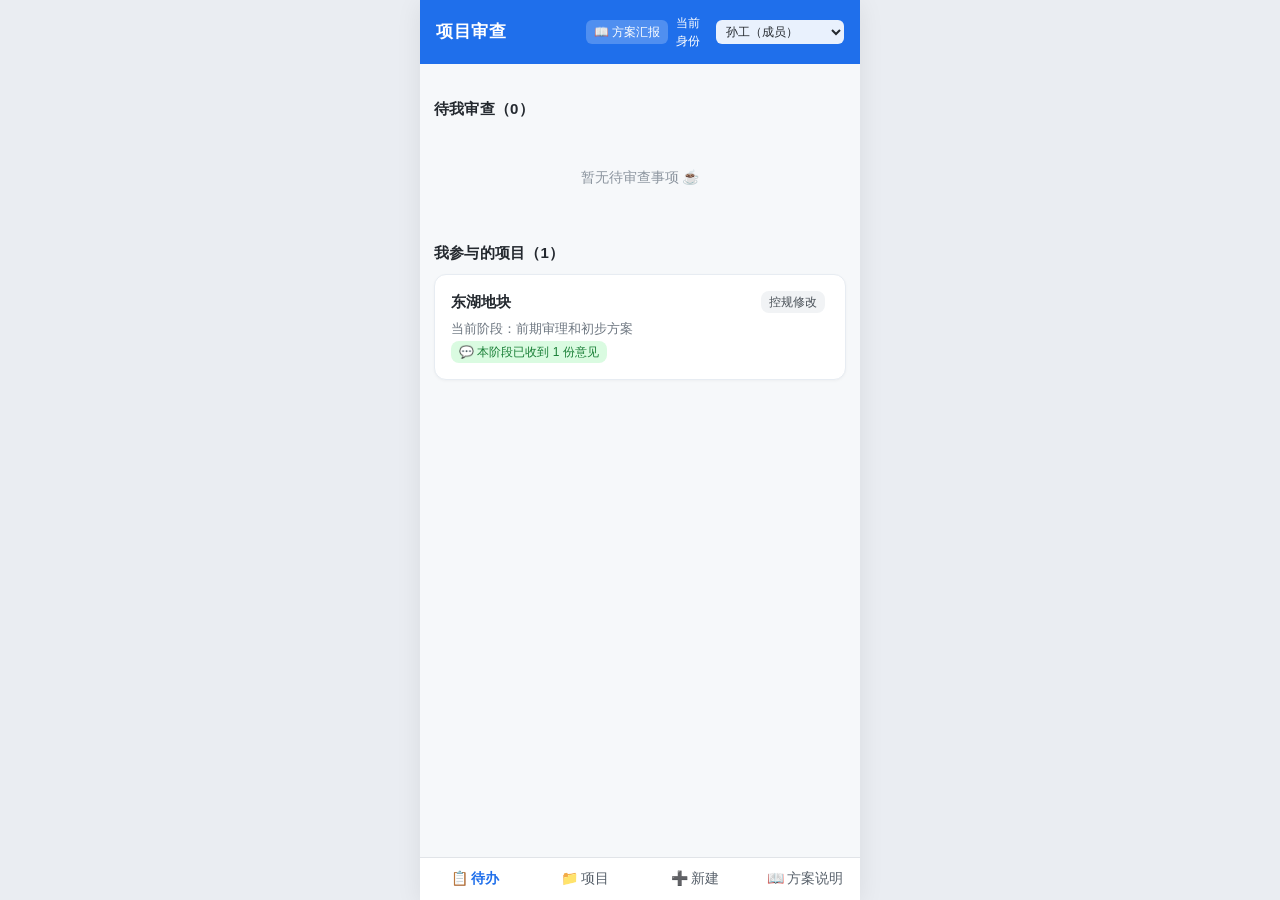
==== index.html @ 219fd118 "Deploy planning review prototype" ====
<!DOCTYPE html>
<html lang="zh-CN">
<head>
<meta charset="UTF-8">
<meta name="viewport" content="width=device-width, initial-scale=1, maximum-scale=1">
<title>项目审查流程（原型）</title>
<link rel="stylesheet" href="style.css">
</head>
<body>
<div id="phone">
  <header id="topbar">
    <span id="title">项目审查</span>
    <a href="report.html" target="_blank" style="color:#fff;text-decoration:none;font-size:12px;background:rgba(255,255,255,0.22);padding:3px 8px;border-radius:6px;margin-left:auto;margin-right:8px">📖 方案汇报</a>
    <label class="who">当前身份
      <select id="userSwitch"></select>
    </label>
  </header>
  <main id="view"></main>
  <nav id="tabbar">
    <button data-go="todo">📋 待办</button>
    <button data-go="projects">📁 项目</button>
    <button data-go="new">➕ 新建</button>
    <button onclick="window.open('report.html','_blank')">📖 方案说明</button>
  </nav>
</div>
<div id="modal" class="hidden"><div class="sheet" id="sheet"></div></div>
<div id="toasts"></div>
<script src="data.js"></script>
<script src="app.js"></script>
<script src="modals.js"></script>
<script src="views.js"></script>
</body>
</html>
---- style.css ----
* { box-sizing: border-box; margin: 0; padding: 0; }
body { font-family: -apple-system, BlinkMacSystemFont, "PingFang SC", "Segoe UI", sans-serif; background: #eaedf2; color: #24292f; font-size: 15px; line-height: 1.5; }
#phone { max-width: 440px; margin: 0 auto; min-height: 100vh; background: #f6f8fa; display: flex; flex-direction: column; box-shadow: 0 4px 24px rgba(0,0,0,.08); }
#topbar { background: #1f6feb; color: #fff; padding: 14px 16px; display: flex; justify-content: space-between; align-items: center; position: sticky; top: 0; z-index: 5; }
#title { font-weight: 600; font-size: 17px; letter-spacing: 0.5px; }
.who { font-size: 12px; display: flex; align-items: center; gap: 4px; }
.who select { padding: 4px 6px; border-radius: 6px; border: none; font-size: 12px; background: rgba(255,255,255,0.9); font-weight: 500; }
#view { flex: 1; padding: 16px 14px 90px; }
#tabbar { position: fixed; bottom: 0; width: 100%; max-width: 440px; display: flex; background: #fff; border-top: 1px solid #e1e4e8; z-index: 5; }
#tabbar button { flex: 1; padding: 12px 0; border: none; background: none; font-size: 14px; color: #57606a; transition: color .15s; }
#tabbar button.on { color: #1f6feb; font-weight: 600; }

h2 { font-size: 15px; font-weight: 600; margin: 18px 0 10px; color: #24292f; letter-spacing: 0.2px; }
h3 { font-size: 16px; font-weight: 600; margin: 4px 0 12px; color: #24292f; }
.card { background: #ffffff; border-radius: 12px; padding: 14px 16px; margin-bottom: 12px; box-shadow: 0 1px 3px rgba(0,0,0,.04); border: 1px solid #e7ecf2; }
.card.click { cursor: pointer; transition: background .15s; }
.card.click:active { background: #f0f4ff; }
.muted { color: #6e7781; font-size: 13px; }
.row { display: flex; justify-content: space-between; align-items: center; gap: 8px; }
.tag { display: inline-block; font-size: 12px; padding: 2px 8px; border-radius: 8px; background: #f1f3f5; color: #495057; margin: 2px 4px 2px 0; }
.tag.blue { background: #ddf4ff; color: #0969da; }
.tag.green { background: #dafbe1; color: #1a7f37; }
.tag.orange { background: #fff8c5; color: #9a6700; }
.tag.red { background: #ffebe9; color: #cf222e; }
.tag.purple { background: #fbefff; color: #8250df; }
.empty { text-align: center; color: #8c959f; padding: 36px 0; font-size: 14px; }

button.btn { padding: 9px 15px; border-radius: 8px; border: none; background: #1f6feb; color: #fff; font-size: 14px; font-weight: 500; cursor: pointer; transition: opacity .15s; }
button.btn:active { opacity: 0.85; }
button.btn.ghost { background: #fff; color: #1f6feb; border: 1px solid #1f6feb; }
button.btn.gray { background: #f3f4f6; color: #24292f; border: 1px solid #d0d7de; }
button.btn.green { background: #1a7f37; }
button.btn.block { width: 100%; margin-top: 10px; }
button.btn.sm { padding: 4px 10px; font-size: 12px; }

label.f { display: block; margin: 12px 0 6px; font-size: 13px; font-weight: 500; color: #333; }
input[type=text], input[type=datetime-local], input[type=number], select, textarea { width: 100%; padding: 9px 11px; border: 1px solid #d0d7de; border-radius: 8px; font-size: 14px; background: #fff; color: #24292f; }
input:focus, textarea:focus { border-color: #1f6feb; outline: none; box-shadow: 0 0 0 3px rgba(31,111,235,0.15); }
textarea { min-height: 60px; resize: vertical; }

.chips { display: flex; flex-wrap: wrap; gap: 6px; margin: 4px 0; }
.chip { padding: 5px 11px; border-radius: 14px; border: 1px solid #d0d7de; background: #fff; font-size: 13px; cursor: pointer; user-select: none; transition: all .15s; }
.chip:hover { border-color: #8c959f; }
.chip.on { background: #1f6feb; color: #fff; border-color: #1f6feb; font-weight: 500; }

/* 成员管理与搜索小组件 */
.member-list { display: flex; flex-wrap: wrap; gap: 8px; margin: 8px 0; min-height: 32px; }
.m-badge { display: inline-flex; align-items: center; gap: 5px; padding: 5px 10px; border-radius: 14px; font-size: 13px; background: #f1f3f5; border: 1px solid #d0d7de; }
.m-badge.leader { background: #fff8e5; border-color: #ffe08a; color: #b7791f; font-weight: 600; }
.m-badge .del { cursor: pointer; color: #8c959f; font-weight: bold; font-size: 14px; margin-left: 2px; }
.m-badge .del:hover { color: #cf222e; }
.search-box { position: relative; margin-top: 6px; }
.search-res { margin-top: 6px; padding: 8px; background: #f6f8fa; border-radius: 8px; border: 1px solid #d0d7de; max-height: 140px; overflow-y: auto; }

/* 阶段时间线 - 留白与降噪 */
.timeline { list-style: none; border-left: 2px solid #e1e4e8; margin-left: 10px; padding: 4px 0; }
.timeline li { position: relative; padding: 4px 0 16px 18px; }
.timeline li::before { content: ""; position: absolute; left: -7px; top: 8px; width: 12px; height: 12px; border-radius: 50%; background: #d0d7de; }
.timeline li.done::before { background: #1a7f37; }
.timeline li.cur::before { background: #1f6feb; box-shadow: 0 0 0 4px #ddf4ff; }
.timeline li.skip { color: #8c959f; text-decoration: line-through; }
.timeline li.cur > .sname { font-weight: 600; color: #1f6feb; }
.stage-item { margin-top: 8px; }

/* 计数器 */
.counter { display: flex; align-items: center; gap: 10px; }
.counter button { width: 32px; height: 32px; border-radius: 50%; border: 1px solid #d0d7de; background: #fff; font-size: 18px; line-height: 1; cursor: pointer; }
.counter b { min-width: 24px; text-align: center; font-size: 16px; }

.opinion { border-left: 3px solid #1f6feb; padding: 8px 12px; background: #f8faff; margin: 8px 0; border-radius: 0 8px 8px 0; font-size: 14px; line-height: 1.5; }
.opinion.meeting { border-left-color: #8250df; background: #faf8ff; }

#modal { position: fixed; inset: 0; background: rgba(0,0,0,.45); display: flex; align-items: flex-end; justify-content: center; z-index: 20; backdrop-filter: blur(2px); }
#modal.hidden { display: none; }
.sheet { background: #fff; width: 100%; max-width: 440px; max-height: 88vh; overflow-y: auto; border-radius: 16px 16px 0 0; padding: 18px; box-shadow: 0 -4px 20px rgba(0,0,0,.15); }

/* 提示条、上传框、方案版本、操作记录 */
#toasts { position: fixed; top: 56px; left: 50%; transform: translateX(-50%); z-index: 99; width: 92%; max-width: 410px; display: flex; flex-direction: column; gap: 8px; }
.toast { background: rgba(36,41,47,.94); color: #fff; padding: 12px 14px; border-radius: 10px; font-size: 13px; line-height: 1.5; cursor: pointer; box-shadow: 0 4px 16px rgba(0,0,0,.2); }

.upl { border: 1.5px dashed #c5ccd6; border-radius: 10px; padding: 10px; background: #fafbfc; outline: none; margin: 4px 0; }
.upl.act, .upl:focus { border-color: #1f6feb; background: #f2f7ff; }
.upl-bar { display: flex; align-items: center; gap: 8px; flex-wrap: wrap; margin-top: 4px; }
.thumbs { display: flex; flex-wrap: wrap; gap: 6px; }
.thumbs:not(:empty) { margin-bottom: 8px; }
.thumb { position: relative; width: 68px; height: 68px; }
.thumb img, .thumb .noimg { width: 68px; height: 68px; object-fit: cover; border-radius: 6px; border: 1px solid #d0d7de; }
.thumb .noimg { display: flex; align-items: center; justify-content: center; text-align: center; font-size: 10px; color: #8c959f; background: #f6f8fa; }
.thumb i { position: absolute; top: -5px; right: -5px; width: 18px; height: 18px; border-radius: 50%; background: #57606a; color: #fff; font-style: normal; font-size: 12px; text-align: center; line-height: 18px; cursor: pointer; }
img.mini { width: 54px; height: 54px; object-fit: cover; border-radius: 6px; margin: 4px 4px 0 0; cursor: zoom-in; border: 1px solid #d0d7de; }
.imgview { position: fixed; inset: 0; background: rgba(0,0,0,.85); z-index: 100; display: flex; align-items: center; justify-content: center; cursor: zoom-out; }
.imgview img { max-width: 96%; max-height: 92%; }

.ver { border-left: 3px solid #1a7f37; padding: 8px 12px; margin: 8px 0; background: #f6fbf7; border-radius: 0 8px 8px 0; font-size: 14px; }
.ver.single { border-left: none; background: transparent; padding: 0; margin: 0; }
.ver.old { border-left-color: #c5ccd6; background: #fafbfc; }
.ver .note { font-size: 13px; color: #7a5000; background: #fff8e5; padding: 5px 9px; border-radius: 6px; margin: 6px 0; }
details summary { cursor: pointer; color: #1f6feb; font-size: 13px; margin-top: 8px; }

.log { font-size: 13px; color: #57606a; padding: 6px 0; border-bottom: 1px solid #f0f2f5; }
.log.edit { color: #6639ba; background: #f9f6ff; border-radius: 6px; padding: 6px 8px; margin: 3px 0; }
.log b { font-weight: normal; color: #8c959f; margin-right: 6px; font-size: 12px; }
.edit-link { font-size: 12px; color: #1f6feb; cursor: pointer; margin-left: 8px; white-space: nowrap; }
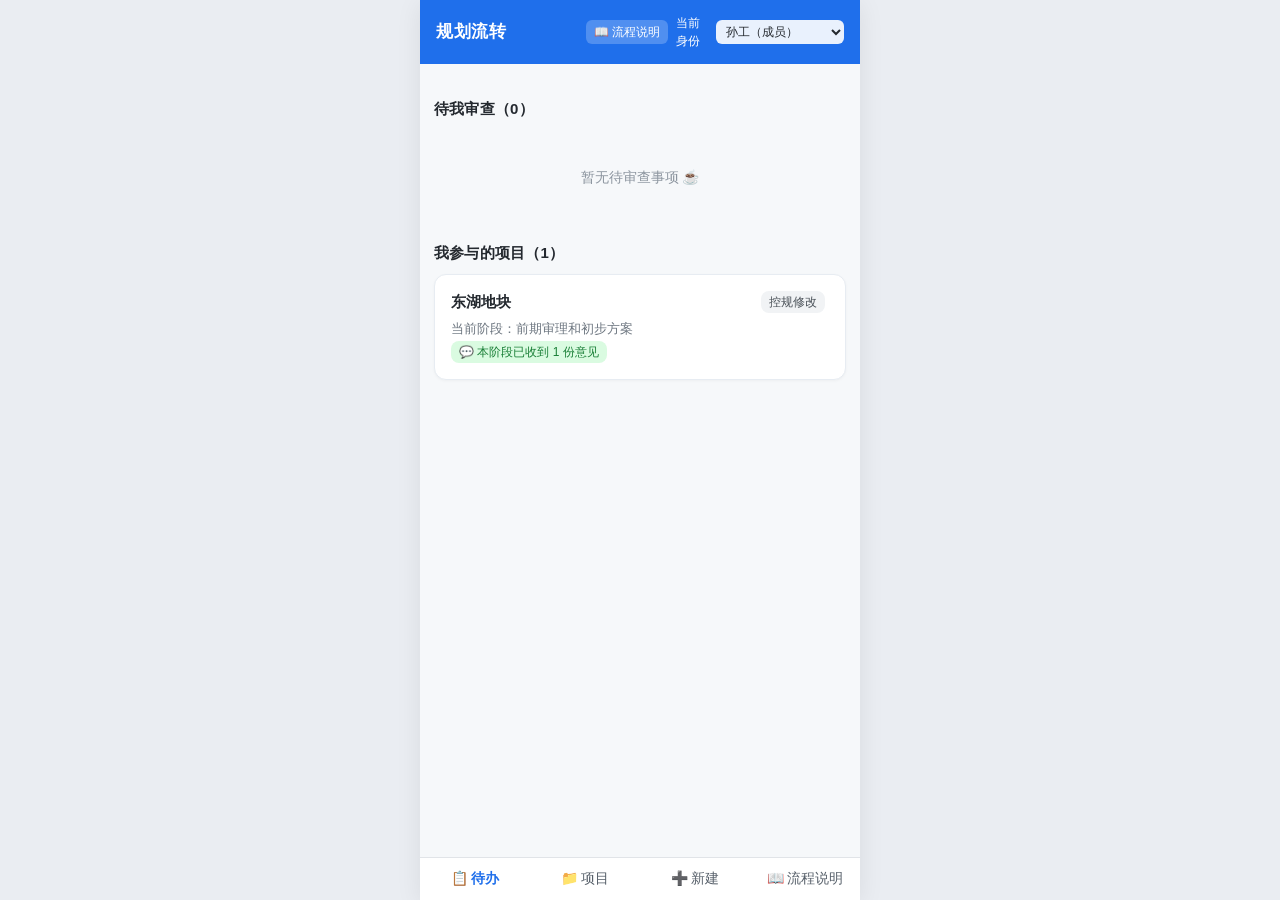
==== commit beca5bda: "Update title to 规划流转小工具, add publicity/announcement and project setup to flowchart, add IT coordinat" ====
--- a/index.html
+++ b/index.html
@@ -3,14 +3,14 @@
 <head>
 <meta charset="UTF-8">
 <meta name="viewport" content="width=device-width, initial-scale=1, maximum-scale=1">
-<title>项目审查流程（原型）</title>
+<title>规划流转小工具（原型）</title>
 <link rel="stylesheet" href="style.css">
 </head>
 <body>
 <div id="phone">
   <header id="topbar">
-    <span id="title">项目审查</span>
-    <a href="report.html" target="_blank" style="color:#fff;text-decoration:none;font-size:12px;background:rgba(255,255,255,0.22);padding:3px 8px;border-radius:6px;margin-left:auto;margin-right:8px">📖 方案汇报</a>
+    <span id="title">规划流转</span>
+    <a href="report.html" target="_blank" style="color:#fff;text-decoration:none;font-size:12px;background:rgba(255,255,255,0.22);padding:3px 8px;border-radius:6px;margin-left:auto;margin-right:8px">📖 流程说明</a>
     <label class="who">当前身份
       <select id="userSwitch"></select>
     </label>
@@ -20,7 +20,7 @@
     <button data-go="todo">📋 待办</button>
     <button data-go="projects">📁 项目</button>
     <button data-go="new">➕ 新建</button>
-    <button onclick="window.open('report.html','_blank')">📖 方案说明</button>
+    <button onclick="window.open('report.html','_blank')">📖 流程说明</button>
   </nav>
 </div>
 <div id="modal" class="hidden"><div class="sheet" id="sheet"></div></div>
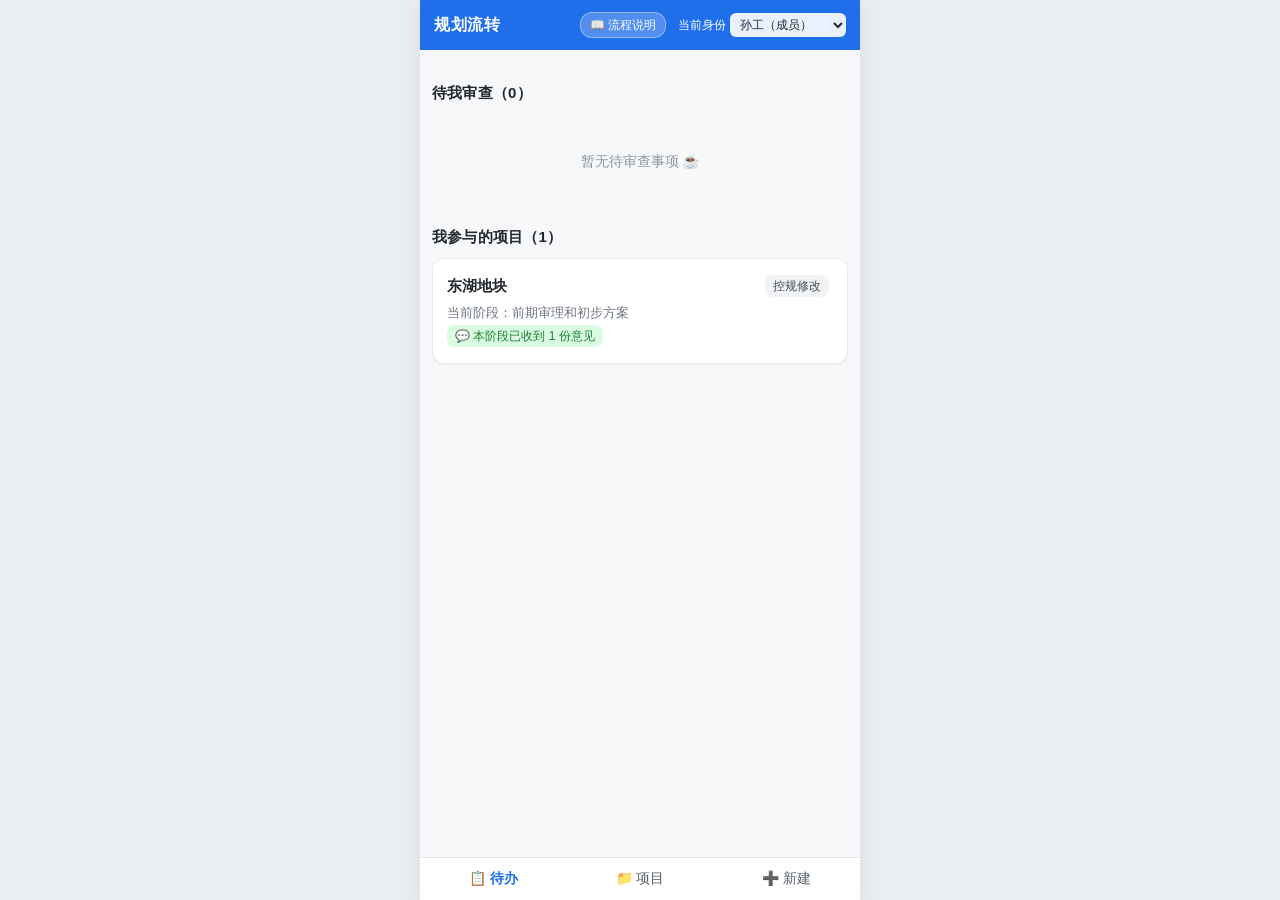
==== commit 2c127732: "业余小试验框改为白底微阴影凸显；原型App仅保留顶栏单个流程说明跳转" ====
--- a/index.html
+++ b/index.html
@@ -10,7 +10,7 @@
 <div id="phone">
   <header id="topbar">
     <span id="title">规划流转</span>
-    <a href="report.html" target="_blank" style="color:#fff;text-decoration:none;font-size:12px;background:rgba(255,255,255,0.22);padding:3px 8px;border-radius:6px;margin-left:auto;margin-right:8px">📖 流程说明</a>
+    <a href="report.html" class="topbar-doc">📖 流程说明</a>
     <label class="who">当前身份
       <select id="userSwitch"></select>
     </label>
@@ -20,7 +20,6 @@
     <button data-go="todo">📋 待办</button>
     <button data-go="projects">📁 项目</button>
     <button data-go="new">➕ 新建</button>
-    <button onclick="window.open('report.html','_blank')">📖 流程说明</button>
   </nav>
 </div>
 <div id="modal" class="hidden"><div class="sheet" id="sheet"></div></div>
--- a/style.css
+++ b/style.css
@@ -1,23 +1,25 @@
 * { box-sizing: border-box; margin: 0; padding: 0; }
-body { font-family: -apple-system, BlinkMacSystemFont, "PingFang SC", "Segoe UI", sans-serif; background: #eaedf2; color: #24292f; font-size: 15px; line-height: 1.5; }
-#phone { max-width: 440px; margin: 0 auto; min-height: 100vh; background: #f6f8fa; display: flex; flex-direction: column; box-shadow: 0 4px 24px rgba(0,0,0,.08); }
-#topbar { background: #1f6feb; color: #fff; padding: 14px 16px; display: flex; justify-content: space-between; align-items: center; position: sticky; top: 0; z-index: 5; }
-#title { font-weight: 600; font-size: 17px; letter-spacing: 0.5px; }
-.who { font-size: 12px; display: flex; align-items: center; gap: 4px; }
-.who select { padding: 4px 6px; border-radius: 6px; border: none; font-size: 12px; background: rgba(255,255,255,0.9); font-weight: 500; }
-#view { flex: 1; padding: 16px 14px 90px; }
+body { font-family: -apple-system, BlinkMacSystemFont, "PingFang SC", "Segoe UI", sans-serif; background: #eaedf2; color: #24292f; font-size: 15px; line-height: 1.5; word-break: break-word; overflow-x: hidden; -webkit-text-size-adjust: 100%; }
+#phone { max-width: 440px; width: 100%; margin: 0 auto; min-height: 100vh; background: #f6f8fa; display: flex; flex-direction: column; box-shadow: 0 4px 24px rgba(0,0,0,.08); }
+#topbar { background: #1f6feb; color: #fff; padding: 12px 14px; display: flex; justify-content: space-between; align-items: center; position: sticky; top: 0; z-index: 5; gap: 6px; }
+#title { font-weight: 600; font-size: 16px; letter-spacing: 0.5px; white-space: nowrap; flex-shrink: 0; }
+.topbar-doc { color: #fff; text-decoration: none; font-size: 12px; background: rgba(255,255,255,0.22); border: 1px solid rgba(255,255,255,0.38); padding: 3px 9px; border-radius: 12px; margin-left: auto; margin-right: 6px; white-space: nowrap; display: inline-flex; align-items: center; gap: 3px; font-weight: 500; transition: background .15s; }
+.topbar-doc:hover, .topbar-doc:active { background: rgba(255,255,255,0.35); }
+.who { font-size: 12px; display: flex; align-items: center; gap: 4px; white-space: nowrap; flex-shrink: 0; }
+.who select { padding: 4px 6px; border-radius: 6px; border: none; font-size: 12px; background: rgba(255,255,255,0.9); font-weight: 500; max-width: 130px; }
+#view { flex: 1; padding: 14px 12px 90px; }
 #tabbar { position: fixed; bottom: 0; width: 100%; max-width: 440px; display: flex; background: #fff; border-top: 1px solid #e1e4e8; z-index: 5; }
 #tabbar button { flex: 1; padding: 12px 0; border: none; background: none; font-size: 14px; color: #57606a; transition: color .15s; }
 #tabbar button.on { color: #1f6feb; font-weight: 600; }
 
 h2 { font-size: 15px; font-weight: 600; margin: 18px 0 10px; color: #24292f; letter-spacing: 0.2px; }
 h3 { font-size: 16px; font-weight: 600; margin: 4px 0 12px; color: #24292f; }
-.card { background: #ffffff; border-radius: 12px; padding: 14px 16px; margin-bottom: 12px; box-shadow: 0 1px 3px rgba(0,0,0,.04); border: 1px solid #e7ecf2; }
+.card { background: #ffffff; border-radius: 12px; padding: 14px 14px; margin-bottom: 12px; box-shadow: 0 1px 3px rgba(0,0,0,.04); border: 1px solid #e7ecf2; }
 .card.click { cursor: pointer; transition: background .15s; }
 .card.click:active { background: #f0f4ff; }
 .muted { color: #6e7781; font-size: 13px; }
-.row { display: flex; justify-content: space-between; align-items: center; gap: 8px; }
-.tag { display: inline-block; font-size: 12px; padding: 2px 8px; border-radius: 8px; background: #f1f3f5; color: #495057; margin: 2px 4px 2px 0; }
+.row { display: flex; justify-content: space-between; align-items: center; gap: 8px; flex-wrap: wrap; }
+.tag { display: inline-block; font-size: 12px; padding: 2px 8px; border-radius: 8px; background: #f1f3f5; color: #495057; margin: 2px 4px 2px 0; flex-shrink: 0; white-space: nowrap; }
 .tag.blue { background: #ddf4ff; color: #0969da; }
 .tag.green { background: #dafbe1; color: #1a7f37; }
 .tag.orange { background: #fff8c5; color: #9a6700; }
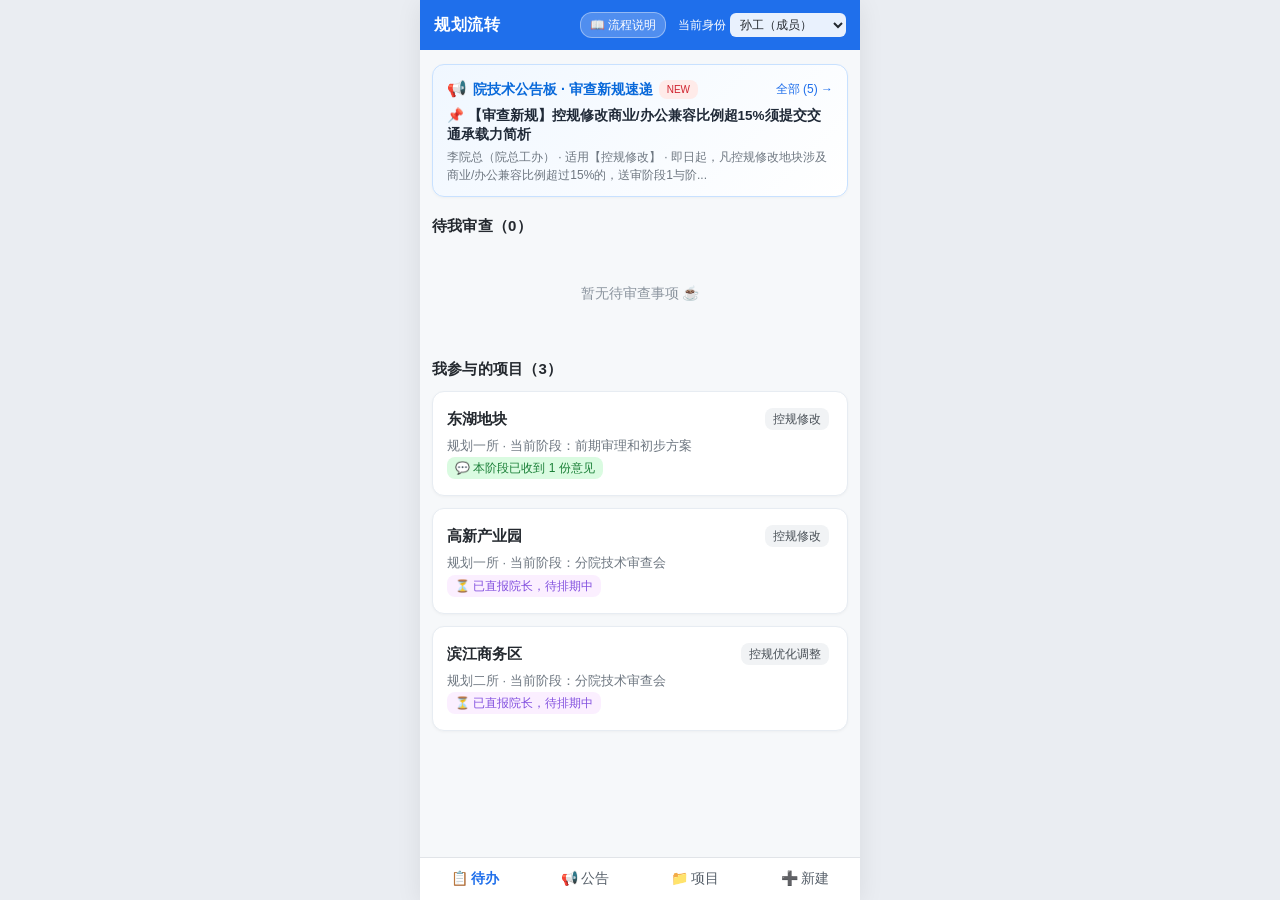
==== commit 2d4b5a28: "feat: 新增全员院技术公告板、项目审查新需求自查清单与自适应关联" ====
--- a/index.html
+++ b/index.html
@@ -18,6 +18,7 @@
   <main id="view"></main>
   <nav id="tabbar">
     <button data-go="todo">📋 待办</button>
+    <button data-go="bulletin">📢 公告</button>
     <button data-go="projects">📁 项目</button>
     <button data-go="new">➕ 新建</button>
   </nav>
--- a/style.css
+++ b/style.css
@@ -32,6 +32,9 @@
 button.btn.ghost { background: #fff; color: #1f6feb; border: 1px solid #1f6feb; }
 button.btn.gray { background: #f3f4f6; color: #24292f; border: 1px solid #d0d7de; }
 button.btn.green { background: #1a7f37; }
+button.btn.purple { background: #8250df; }
+button.btn.purple:hover { background: #713fc9; }
+button.btn.ghost.purple { background: #fff; color: #8250df; border: 1px solid #8250df; }
 button.btn.block { width: 100%; margin-top: 10px; }
 button.btn.sm { padding: 4px 10px; font-size: 12px; }
 
@@ -103,3 +106,17 @@
 .log.edit { color: #6639ba; background: #f9f6ff; border-radius: 6px; padding: 6px 8px; margin: 3px 0; }
 .log b { font-weight: normal; color: #8c959f; margin-right: 6px; font-size: 12px; }
 .edit-link { font-size: 12px; color: #1f6feb; cursor: pointer; margin-left: 8px; white-space: nowrap; }
+
+/* 看板与统计组件 */
+.stat-grid { display: grid; grid-template-columns: repeat(3, 1fr); gap: 8px; margin: 8px 0; }
+.stat-item { background: #f6f8fa; border: 1px solid #e1e4e8; border-radius: 8px; padding: 8px 6px; text-align: center; }
+.stat-num { font-size: 20px; font-weight: 700; color: #1f6feb; line-height: 1.2; }
+.stat-lbl { font-size: 11px; color: #57606a; margin-top: 2px; white-space: nowrap; }
+.filter-bar { display: flex; gap: 6px; overflow-x: auto; padding-bottom: 4px; margin: 6px 0; -webkit-overflow-scrolling: touch; }
+.filter-bar .chip { font-size: 12px; padding: 3px 9px; flex-shrink: 0; }
+.note-box { border-left: 3px solid #8250df; background: #faf8ff; padding: 8px 12px; border-radius: 0 8px 8px 0; margin: 8px 0; font-size: 13.5px; }
+.issue-card { background: #fff; border: 1.5px solid #e2e8f0; border-radius: 10px; padding: 12px; margin-bottom: 10px; }
+.bulletin-card { background: #fff; border: 1.5px solid #d0e2ff; border-radius: 10px; padding: 12px; margin-bottom: 10px; }
+.check-item { transition: background .15s; border-radius: 6px; }
+.check-item:hover { background: #f0f7ff; }
+
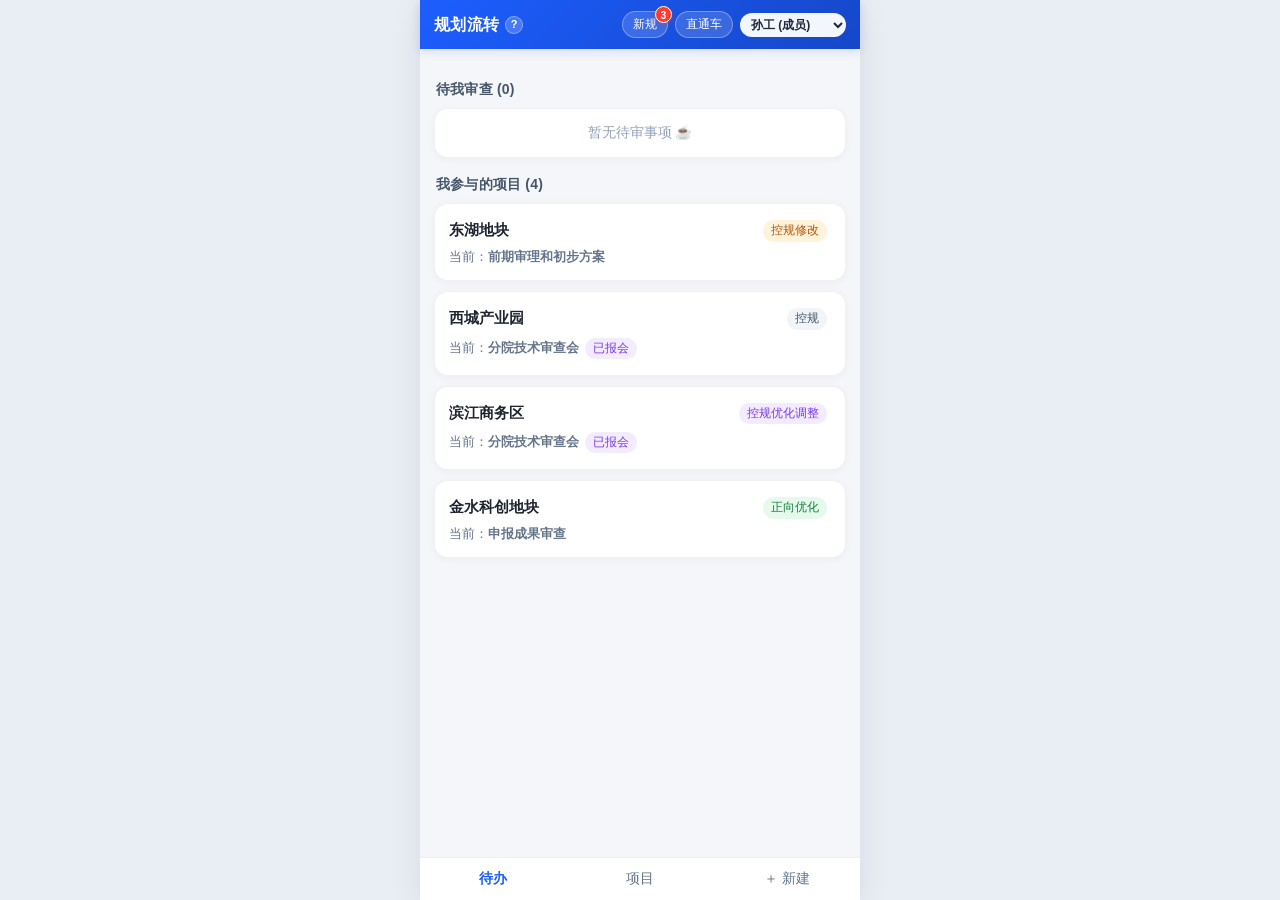
==== commit 61bfcd98: "refactor: 极致精简、字少精美、新规红标收纳、报会不阻塞流程、只传用地图与指标表" ====
--- a/index.html
+++ b/index.html
@@ -3,24 +3,31 @@
 <head>
 <meta charset="UTF-8">
 <meta name="viewport" content="width=device-width, initial-scale=1, maximum-scale=1">
-<title>规划流转小工具（原型）</title>
+<title>规划流转</title>
 <link rel="stylesheet" href="style.css">
 </head>
 <body>
 <div id="phone">
   <header id="topbar">
-    <span id="title">规划流转</span>
-    <a href="report.html" class="topbar-doc">📖 流程说明</a>
-    <label class="who">当前身份
-      <select id="userSwitch"></select>
-    </label>
+    <div class="brand">
+      <span id="title" onclick="go('todo')" style="cursor:pointer">规划流转</span>
+      <a href="report.html" class="help-dot" title="使用说明">?</a>
+    </div>
+    <div class="top-actions">
+      <button type="button" class="top-pill" id="btnRules" onclick="rulesModal()">
+        新规<span class="badge-dot hidden" id="ruleBadge">0</span>
+      </button>
+      <button type="button" class="top-pill" id="btnDirect" onclick="openDirectChannel()">
+        直通车<span class="badge-dot hidden" id="directBadge">0</span>
+      </button>
+      <select id="userSwitch" aria-label="当前身份"></select>
+    </div>
   </header>
   <main id="view"></main>
   <nav id="tabbar">
-    <button data-go="todo">📋 待办</button>
-    <button data-go="bulletin">📢 公告</button>
-    <button data-go="projects">📁 项目</button>
-    <button data-go="new">➕ 新建</button>
+    <button data-go="todo">待办</button>
+    <button data-go="projects">项目</button>
+    <button data-go="new">＋ 新建</button>
   </nav>
 </div>
 <div id="modal" class="hidden"><div class="sheet" id="sheet"></div></div>
--- a/style.css
+++ b/style.css
@@ -1,122 +1,368 @@
-* { box-sizing: border-box; margin: 0; padding: 0; }
-body { font-family: -apple-system, BlinkMacSystemFont, "PingFang SC", "Segoe UI", sans-serif; background: #eaedf2; color: #24292f; font-size: 15px; line-height: 1.5; word-break: break-word; overflow-x: hidden; -webkit-text-size-adjust: 100%; }
-#phone { max-width: 440px; width: 100%; margin: 0 auto; min-height: 100vh; background: #f6f8fa; display: flex; flex-direction: column; box-shadow: 0 4px 24px rgba(0,0,0,.08); }
-#topbar { background: #1f6feb; color: #fff; padding: 12px 14px; display: flex; justify-content: space-between; align-items: center; position: sticky; top: 0; z-index: 5; gap: 6px; }
-#title { font-weight: 600; font-size: 16px; letter-spacing: 0.5px; white-space: nowrap; flex-shrink: 0; }
-.topbar-doc { color: #fff; text-decoration: none; font-size: 12px; background: rgba(255,255,255,0.22); border: 1px solid rgba(255,255,255,0.38); padding: 3px 9px; border-radius: 12px; margin-left: auto; margin-right: 6px; white-space: nowrap; display: inline-flex; align-items: center; gap: 3px; font-weight: 500; transition: background .15s; }
-.topbar-doc:hover, .topbar-doc:active { background: rgba(255,255,255,0.35); }
-.who { font-size: 12px; display: flex; align-items: center; gap: 4px; white-space: nowrap; flex-shrink: 0; }
-.who select { padding: 4px 6px; border-radius: 6px; border: none; font-size: 12px; background: rgba(255,255,255,0.9); font-weight: 500; max-width: 130px; }
-#view { flex: 1; padding: 14px 12px 90px; }
-#tabbar { position: fixed; bottom: 0; width: 100%; max-width: 440px; display: flex; background: #fff; border-top: 1px solid #e1e4e8; z-index: 5; }
-#tabbar button { flex: 1; padding: 12px 0; border: none; background: none; font-size: 14px; color: #57606a; transition: color .15s; }
-#tabbar button.on { color: #1f6feb; font-weight: 600; }
-
-h2 { font-size: 15px; font-weight: 600; margin: 18px 0 10px; color: #24292f; letter-spacing: 0.2px; }
-h3 { font-size: 16px; font-weight: 600; margin: 4px 0 12px; color: #24292f; }
-.card { background: #ffffff; border-radius: 12px; padding: 14px 14px; margin-bottom: 12px; box-shadow: 0 1px 3px rgba(0,0,0,.04); border: 1px solid #e7ecf2; }
-.card.click { cursor: pointer; transition: background .15s; }
-.card.click:active { background: #f0f4ff; }
-.muted { color: #6e7781; font-size: 13px; }
+* { box-sizing: border-box; margin: 0; padding: 0; -webkit-tap-highlight-color: transparent; }
+body {
+  font-family: -apple-system, BlinkMacSystemFont, "PingFang SC", "Helvetica Neue", sans-serif;
+  background: #e9eef5;
+  color: #1d2430;
+  font-size: 14.5px;
+  line-height: 1.5;
+  word-break: break-word;
+  overflow-x: hidden;
+  -webkit-text-size-adjust: 100%;
+}
+
+#phone {
+  max-width: 440px;
+  width: 100%;
+  margin: 0 auto;
+  min-height: 100vh;
+  background: #f4f6f9;
+  display: flex;
+  flex-direction: column;
+  box-shadow: 0 8px 32px rgba(15, 23, 42, 0.08);
+}
+
+/* 顶部栏：收纳低频工具（新规红标 + 直通车） */
+#topbar {
+  background: linear-gradient(135deg, #1d5eff 0%, #1547c8 100%);
+  color: #fff;
+  padding: 11px 14px;
+  display: flex;
+  justify-content: space-between;
+  align-items: center;
+  position: sticky;
+  top: 0;
+  z-index: 10;
+  gap: 8px;
+  box-shadow: 0 2px 10px rgba(21, 71, 200, 0.16);
+}
+.brand { display: flex; align-items: center; gap: 6px; flex-shrink: 0; }
+#title { font-weight: 700; font-size: 16px; letter-spacing: 0.3px; white-space: nowrap; }
+.help-dot {
+  width: 18px;
+  height: 18px;
+  border-radius: 50%;
+  background: rgba(255, 255, 255, 0.2);
+  border: 1px solid rgba(255, 255, 255, 0.35);
+  color: #fff;
+  text-decoration: none;
+  font-size: 11px;
+  font-weight: 600;
+  display: inline-flex;
+  align-items: center;
+  justify-content: center;
+  transition: background .15s;
+}
+.help-dot:hover { background: rgba(255, 255, 255, 0.35); }
+
+.top-actions { display: flex; align-items: center; gap: 7px; flex-shrink: 0; }
+.top-pill {
+  position: relative;
+  border: 1px solid rgba(255, 255, 255, 0.32);
+  background: rgba(255, 255, 255, 0.15);
+  color: #fff;
+  font-size: 12px;
+  font-weight: 500;
+  padding: 4px 10px;
+  border-radius: 999px;
+  cursor: pointer;
+  white-space: nowrap;
+  transition: background .15s, transform .1s;
+}
+.top-pill:hover { background: rgba(255, 255, 255, 0.25); }
+.top-pill:active { transform: scale(0.96); }
+
+.badge-dot {
+  position: absolute;
+  top: -6px;
+  right: -5px;
+  min-width: 17px;
+  height: 17px;
+  padding: 0 4.5px;
+  border-radius: 999px;
+  background: #ff3b30;
+  color: #fff;
+  font-size: 10.5px;
+  font-weight: 700;
+  line-height: 14px;
+  display: inline-flex;
+  align-items: center;
+  justify-content: center;
+  border: 1.5px solid #fff;
+  box-shadow: 0 2px 5px rgba(255, 59, 48, 0.35);
+}
+.badge-dot.hidden { display: none; }
+
+#userSwitch {
+  width: auto;
+  max-width: 112px;
+  padding: 4px 7px;
+  border-radius: 999px;
+  border: none;
+  font-size: 12px;
+  font-weight: 600;
+  background: rgba(255, 255, 255, 0.95);
+  color: #1e293b;
+  cursor: pointer;
+}
+
+#view { flex: 1; padding: 14px 14px 86px; }
+
+/* 底部导航：清爽三栏 */
+#tabbar {
+  position: fixed;
+  bottom: 0;
+  width: 100%;
+  max-width: 440px;
+  display: flex;
+  background: rgba(255, 255, 255, 0.94);
+  backdrop-filter: blur(12px);
+  -webkit-backdrop-filter: blur(12px);
+  border-top: 1px solid rgba(15, 23, 42, 0.07);
+  z-index: 10;
+}
+#tabbar button {
+  flex: 1;
+  padding: 12px 0;
+  border: none;
+  background: none;
+  font-size: 14px;
+  font-weight: 500;
+  color: #64748b;
+  cursor: pointer;
+  transition: color .15s;
+}
+#tabbar button.on {
+  color: #1d5eff;
+  font-weight: 700;
+}
+
+h2 {
+  font-size: 14px;
+  font-weight: 600;
+  margin: 16px 2px 8px;
+  color: #475569;
+  letter-spacing: 0.2px;
+}
+h3 { font-size: 16px; font-weight: 700; margin: 2px 0 12px; color: #0f172a; }
+
+.card {
+  background: #ffffff;
+  border-radius: 14px;
+  padding: 14px;
+  margin-bottom: 10px;
+  box-shadow: 0 2px 8px rgba(15, 23, 42, 0.04);
+  border: 1px solid rgba(15, 23, 42, 0.06);
+}
+.card.click { cursor: pointer; transition: transform .12s, box-shadow .15s; }
+.card.click:hover { box-shadow: 0 4px 14px rgba(15, 23, 42, 0.07); }
+.card.click:active { transform: scale(0.99); background: #f8faff; }
+
+.muted { color: #64748b; font-size: 12.5px; }
 .row { display: flex; justify-content: space-between; align-items: center; gap: 8px; flex-wrap: wrap; }
-.tag { display: inline-block; font-size: 12px; padding: 2px 8px; border-radius: 8px; background: #f1f3f5; color: #495057; margin: 2px 4px 2px 0; flex-shrink: 0; white-space: nowrap; }
-.tag.blue { background: #ddf4ff; color: #0969da; }
-.tag.green { background: #dafbe1; color: #1a7f37; }
-.tag.orange { background: #fff8c5; color: #9a6700; }
-.tag.red { background: #ffebe9; color: #cf222e; }
-.tag.purple { background: #fbefff; color: #8250df; }
-.empty { text-align: center; color: #8c959f; padding: 36px 0; font-size: 14px; }
-
-button.btn { padding: 9px 15px; border-radius: 8px; border: none; background: #1f6feb; color: #fff; font-size: 14px; font-weight: 500; cursor: pointer; transition: opacity .15s; }
-button.btn:active { opacity: 0.85; }
-button.btn.ghost { background: #fff; color: #1f6feb; border: 1px solid #1f6feb; }
-button.btn.gray { background: #f3f4f6; color: #24292f; border: 1px solid #d0d7de; }
-button.btn.green { background: #1a7f37; }
-button.btn.purple { background: #8250df; }
-button.btn.purple:hover { background: #713fc9; }
-button.btn.ghost.purple { background: #fff; color: #8250df; border: 1px solid #8250df; }
+
+.tag {
+  display: inline-flex;
+  align-items: center;
+  font-size: 11.5px;
+  font-weight: 500;
+  padding: 2px 8px;
+  border-radius: 999px;
+  background: #f1f5f9;
+  color: #475569;
+  margin: 2px 4px 2px 0;
+  flex-shrink: 0;
+  white-space: nowrap;
+}
+.tag.blue { background: #e8f2ff; color: #1d5eff; }
+.tag.green { background: #e6f9ed; color: #15803d; }
+.tag.orange { background: #fff4db; color: #b45309; }
+.tag.red { background: #ffe9e8; color: #dc2626; }
+.tag.purple { background: #f3ebff; color: #7c3aed; }
+
+.empty { text-align: center; color: #94a3b8; padding: 32px 0; font-size: 13.5px; }
+
+/* 按钮体系 */
+button.btn {
+  padding: 9px 15px;
+  border-radius: 10px;
+  border: none;
+  background: #1d5eff;
+  color: #fff;
+  font-size: 14px;
+  font-weight: 600;
+  cursor: pointer;
+  transition: opacity .15s, transform .1s;
+}
+button.btn:active { opacity: 0.88; transform: scale(0.985); }
+button.btn.ghost { background: #fff; color: #1d5eff; border: 1px solid #bfdbfe; }
+button.btn.gray { background: #f1f5f9; color: #334155; border: 1px solid #e2e8f0; font-weight: 500; }
+button.btn.green { background: #16a34a; }
+button.btn.red { background: #dc2626; }
+button.btn.purple { background: #7c3aed; }
+button.btn.ghost.purple { background: #fff; color: #7c3aed; border: 1px solid #ddd6fe; }
+button.btn.ghost.green { background: #fff; color: #16a34a; border: 1px solid #bbf7d0; }
 button.btn.block { width: 100%; margin-top: 10px; }
-button.btn.sm { padding: 4px 10px; font-size: 12px; }
-
-label.f { display: block; margin: 12px 0 6px; font-size: 13px; font-weight: 500; color: #333; }
-input[type=text], input[type=datetime-local], input[type=number], select, textarea { width: 100%; padding: 9px 11px; border: 1px solid #d0d7de; border-radius: 8px; font-size: 14px; background: #fff; color: #24292f; }
-input:focus, textarea:focus { border-color: #1f6feb; outline: none; box-shadow: 0 0 0 3px rgba(31,111,235,0.15); }
-textarea { min-height: 60px; resize: vertical; }
-
-.chips { display: flex; flex-wrap: wrap; gap: 6px; margin: 4px 0; }
-.chip { padding: 5px 11px; border-radius: 14px; border: 1px solid #d0d7de; background: #fff; font-size: 13px; cursor: pointer; user-select: none; transition: all .15s; }
-.chip:hover { border-color: #8c959f; }
-.chip.on { background: #1f6feb; color: #fff; border-color: #1f6feb; font-weight: 500; }
-
-/* 成员管理与搜索小组件 */
-.member-list { display: flex; flex-wrap: wrap; gap: 8px; margin: 8px 0; min-height: 32px; }
-.m-badge { display: inline-flex; align-items: center; gap: 5px; padding: 5px 10px; border-radius: 14px; font-size: 13px; background: #f1f3f5; border: 1px solid #d0d7de; }
-.m-badge.leader { background: #fff8e5; border-color: #ffe08a; color: #b7791f; font-weight: 600; }
-.m-badge .del { cursor: pointer; color: #8c959f; font-weight: bold; font-size: 14px; margin-left: 2px; }
-.m-badge .del:hover { color: #cf222e; }
+button.btn.sm { padding: 5px 11px; font-size: 12.5px; border-radius: 8px; }
+
+label.f { display: block; margin: 12px 0 6px; font-size: 13px; font-weight: 600; color: #334155; }
+input[type=text], input[type=datetime-local], input[type=number], select, textarea {
+  width: 100%;
+  padding: 9px 11px;
+  border: 1px solid #dbe2ea;
+  border-radius: 10px;
+  font-size: 14px;
+  background: #fff;
+  color: #1e293b;
+  transition: border-color .15s, box-shadow .15s;
+}
+input:focus, textarea:focus {
+  border-color: #1d5eff;
+  outline: none;
+  box-shadow: 0 0 0 3px rgba(29, 94, 255, 0.12);
+}
+textarea { min-height: 56px; resize: vertical; }
+
+/* 点选胶囊（主力交互） */
+.chips { display: flex; flex-wrap: wrap; gap: 7px; margin: 4px 0; }
+.chip {
+  padding: 6px 12px;
+  border-radius: 999px;
+  border: 1px solid #dbe2ea;
+  background: #fff;
+  color: #334155;
+  font-size: 13px;
+  cursor: pointer;
+  user-select: none;
+  transition: all .14s;
+}
+.chip:hover { border-color: #94a3b8; }
+.chip.on {
+  background: #1d5eff;
+  color: #fff;
+  border-color: #1d5eff;
+  font-weight: 600;
+  box-shadow: 0 2px 6px rgba(29, 94, 255, 0.22);
+}
+
+/* 条款选择器：选时看条文，选完只显第几条第几款 */
+.clause-picked-bar {
+  display: flex;
+  align-items: center;
+  justify-content: space-between;
+  gap: 8px;
+  background: #f8faff;
+  border: 1px solid #dbeafe;
+  border-radius: 10px;
+  padding: 8px 12px;
+}
+.clause-list {
+  display: flex;
+  flex-direction: column;
+  gap: 6px;
+  max-height: 250px;
+  overflow-y: auto;
+  margin-top: 6px;
+  padding: 4px;
+  background: #f8fafc;
+  border: 1px solid #e2e8f0;
+  border-radius: 12px;
+}
+.clause-opt {
+  background: #fff;
+  border: 1px solid #e2e8f0;
+  border-radius: 9px;
+  padding: 8px 10px;
+  cursor: pointer;
+  transition: border-color .14s, background .14s;
+}
+.clause-opt:hover { border-color: #93c5fd; background: #f8fbff; }
+.clause-opt.on { border-color: #1d5eff; background: #eef5ff; }
+.clause-opt b { font-size: 13px; color: #1d5eff; display: block; }
+.clause-opt span { font-size: 12px; color: #475569; line-height: 1.4; display: block; margin-top: 2px; }
+
+/* 成员选择 */
+.member-list { display: flex; flex-wrap: wrap; gap: 7px; margin: 6px 0; min-height: 30px; }
+.m-badge { display: inline-flex; align-items: center; gap: 5px; padding: 4px 10px; border-radius: 999px; font-size: 12.5px; background: #f1f5f9; border: 1px solid #e2e8f0; }
+.m-badge.leader { background: #fff9eb; border-color: #fde68a; color: #b45309; font-weight: 600; }
+.m-badge .del { cursor: pointer; color: #94a3b8; font-weight: bold; font-size: 14px; margin-left: 2px; }
+.m-badge .del:hover { color: #dc2626; }
 .search-box { position: relative; margin-top: 6px; }
-.search-res { margin-top: 6px; padding: 8px; background: #f6f8fa; border-radius: 8px; border: 1px solid #d0d7de; max-height: 140px; overflow-y: auto; }
-
-/* 阶段时间线 - 留白与降噪 */
-.timeline { list-style: none; border-left: 2px solid #e1e4e8; margin-left: 10px; padding: 4px 0; }
-.timeline li { position: relative; padding: 4px 0 16px 18px; }
-.timeline li::before { content: ""; position: absolute; left: -7px; top: 8px; width: 12px; height: 12px; border-radius: 50%; background: #d0d7de; }
-.timeline li.done::before { background: #1a7f37; }
-.timeline li.cur::before { background: #1f6feb; box-shadow: 0 0 0 4px #ddf4ff; }
-.timeline li.skip { color: #8c959f; text-decoration: line-through; }
-.timeline li.cur > .sname { font-weight: 600; color: #1f6feb; }
-.stage-item { margin-top: 8px; }
+.search-res { margin-top: 6px; padding: 8px; background: #f8fafc; border-radius: 10px; border: 1px solid #e2e8f0; max-height: 140px; overflow-y: auto; }
+
+/* 时间线：清爽留白 */
+.timeline { list-style: none; border-left: 2px solid #e2e8f0; margin-left: 8px; padding: 2px 0; }
+.timeline li { position: relative; padding: 3px 0 14px 16px; }
+.timeline li:last-child { padding-bottom: 2px; }
+.timeline li::before { content: ""; position: absolute; left: -6px; top: 8px; width: 10px; height: 10px; border-radius: 50%; background: #cbd5e1; }
+.timeline li.done::before { background: #16a34a; }
+.timeline li.cur::before { background: #1d5eff; box-shadow: 0 0 0 4px #dbeafe; }
+.timeline li.skip { color: #94a3b8; }
+.timeline li.skip > .sname { text-decoration: line-through; }
+.timeline li.cur > .sname { font-weight: 700; color: #1d5eff; }
+.stage-item { margin-top: 6px; }
 
 /* 计数器 */
 .counter { display: flex; align-items: center; gap: 10px; }
-.counter button { width: 32px; height: 32px; border-radius: 50%; border: 1px solid #d0d7de; background: #fff; font-size: 18px; line-height: 1; cursor: pointer; }
-.counter b { min-width: 24px; text-align: center; font-size: 16px; }
-
-.opinion { border-left: 3px solid #1f6feb; padding: 8px 12px; background: #f8faff; margin: 8px 0; border-radius: 0 8px 8px 0; font-size: 14px; line-height: 1.5; }
-.opinion.meeting { border-left-color: #8250df; background: #faf8ff; }
-
-#modal { position: fixed; inset: 0; background: rgba(0,0,0,.45); display: flex; align-items: flex-end; justify-content: center; z-index: 20; backdrop-filter: blur(2px); }
+.counter button { width: 30px; height: 30px; border-radius: 50%; border: 1px solid #cbd5e1; background: #fff; font-size: 17px; line-height: 1; cursor: pointer; }
+.counter b { min-width: 22px; text-align: center; font-size: 15px; }
+
+.opinion { border-left: 3px solid #1d5eff; padding: 6px 10px; background: #f8faff; margin: 6px 0; border-radius: 0 8px 8px 0; font-size: 13px; line-height: 1.45; }
+.opinion.meeting { border-left-color: #7c3aed; background: #faf7ff; }
+
+/* 抽屉弹窗 */
+#modal { position: fixed; inset: 0; background: rgba(15, 23, 42, 0.42); display: flex; align-items: flex-end; justify-content: center; z-index: 30; backdrop-filter: blur(2px); }
 #modal.hidden { display: none; }
-.sheet { background: #fff; width: 100%; max-width: 440px; max-height: 88vh; overflow-y: auto; border-radius: 16px 16px 0 0; padding: 18px; box-shadow: 0 -4px 20px rgba(0,0,0,.15); }
-
-/* 提示条、上传框、方案版本、操作记录 */
-#toasts { position: fixed; top: 56px; left: 50%; transform: translateX(-50%); z-index: 99; width: 92%; max-width: 410px; display: flex; flex-direction: column; gap: 8px; }
-.toast { background: rgba(36,41,47,.94); color: #fff; padding: 12px 14px; border-radius: 10px; font-size: 13px; line-height: 1.5; cursor: pointer; box-shadow: 0 4px 16px rgba(0,0,0,.2); }
-
-.upl { border: 1.5px dashed #c5ccd6; border-radius: 10px; padding: 10px; background: #fafbfc; outline: none; margin: 4px 0; }
-.upl.act, .upl:focus { border-color: #1f6feb; background: #f2f7ff; }
-.upl-bar { display: flex; align-items: center; gap: 8px; flex-wrap: wrap; margin-top: 4px; }
+.sheet { background: #fff; width: 100%; max-width: 440px; max-height: 86vh; overflow-y: auto; border-radius: 18px 18px 0 0; padding: 18px 16px 22px; box-shadow: 0 -8px 30px rgba(15, 23, 42, 0.14); }
+
+#toasts { position: fixed; top: 56px; left: 50%; transform: translateX(-50%); z-index: 99; width: 90%; max-width: 400px; display: flex; flex-direction: column; gap: 8px; }
+.toast { background: rgba(15, 23, 42, 0.92); color: #fff; padding: 10px 14px; border-radius: 10px; font-size: 13px; line-height: 1.45; cursor: pointer; box-shadow: 0 6px 20px rgba(15, 23, 42, 0.2); }
+
+/* 双栏精简上传框（用地图 + 指标表） */
+.upl-grid { display: grid; grid-template-columns: 1fr 1fr; gap: 10px; margin-top: 6px; }
+.upl {
+  border: 1.5px dashed #cbd5e1;
+  border-radius: 11px;
+  padding: 9px;
+  background: #f8fafc;
+  outline: none;
+  margin: 4px 0;
+  transition: border-color .15s, background .15s;
+}
+.upl-grid .upl { margin: 0; }
+.upl.act, .upl:focus { border-color: #1d5eff; background: #f0f6ff; }
+.upl-title { font-size: 12.5px; font-weight: 600; color: #334155; margin-bottom: 5px; display: flex; align-items: center; justify-content: space-between; }
+.upl-bar { display: flex; align-items: center; gap: 6px; flex-wrap: wrap; margin-top: 4px; }
 .thumbs { display: flex; flex-wrap: wrap; gap: 6px; }
-.thumbs:not(:empty) { margin-bottom: 8px; }
-.thumb { position: relative; width: 68px; height: 68px; }
-.thumb img, .thumb .noimg { width: 68px; height: 68px; object-fit: cover; border-radius: 6px; border: 1px solid #d0d7de; }
-.thumb .noimg { display: flex; align-items: center; justify-content: center; text-align: center; font-size: 10px; color: #8c959f; background: #f6f8fa; }
-.thumb i { position: absolute; top: -5px; right: -5px; width: 18px; height: 18px; border-radius: 50%; background: #57606a; color: #fff; font-style: normal; font-size: 12px; text-align: center; line-height: 18px; cursor: pointer; }
-img.mini { width: 54px; height: 54px; object-fit: cover; border-radius: 6px; margin: 4px 4px 0 0; cursor: zoom-in; border: 1px solid #d0d7de; }
-.imgview { position: fixed; inset: 0; background: rgba(0,0,0,.85); z-index: 100; display: flex; align-items: center; justify-content: center; cursor: zoom-out; }
-.imgview img { max-width: 96%; max-height: 92%; }
-
-.ver { border-left: 3px solid #1a7f37; padding: 8px 12px; margin: 8px 0; background: #f6fbf7; border-radius: 0 8px 8px 0; font-size: 14px; }
+.thumbs:not(:empty) { margin-bottom: 6px; }
+.thumb { position: relative; width: 58px; height: 58px; }
+.thumb img, .thumb .noimg { width: 58px; height: 58px; object-fit: cover; border-radius: 8px; border: 1px solid #dbe2ea; }
+.thumb .noimg { display: flex; align-items: center; justify-content: center; text-align: center; font-size: 9.5px; color: #64748b; background: #fff; padding: 2px; line-height: 1.2; }
+.thumb i { position: absolute; top: -5px; right: -5px; width: 17px; height: 17px; border-radius: 50%; background: #475569; color: #fff; font-style: normal; font-size: 11px; text-align: center; line-height: 17px; cursor: pointer; }
+img.mini { width: 54px; height: 54px; object-fit: cover; border-radius: 8px; margin: 4px 4px 0 0; cursor: zoom-in; border: 1px solid #dbe2ea; }
+.imgview { position: fixed; inset: 0; background: rgba(0,0,0,.86); z-index: 100; display: flex; align-items: center; justify-content: center; cursor: zoom-out; }
+.imgview img { max-width: 96%; max-height: 92%; border-radius: 6px; }
+
+/* 方案展示双栏 */
+.scheme-pair { display: grid; grid-template-columns: 1fr 1fr; gap: 10px; margin-top: 6px; }
+.scheme-box { background: #f8fafc; border: 1px solid #eef2f6; border-radius: 10px; padding: 8px 10px; }
+.scheme-box .lbl { font-size: 11.5px; color: #64748b; margin-bottom: 4px; font-weight: 500; }
+
+.ver { border-left: 3px solid #16a34a; padding: 6px 10px; margin: 6px 0; background: #f7fcf9; border-radius: 0 8px 8px 0; font-size: 13.5px; }
 .ver.single { border-left: none; background: transparent; padding: 0; margin: 0; }
-.ver.old { border-left-color: #c5ccd6; background: #fafbfc; }
-.ver .note { font-size: 13px; color: #7a5000; background: #fff8e5; padding: 5px 9px; border-radius: 6px; margin: 6px 0; }
-details summary { cursor: pointer; color: #1f6feb; font-size: 13px; margin-top: 8px; }
-
-.log { font-size: 13px; color: #57606a; padding: 6px 0; border-bottom: 1px solid #f0f2f5; }
-.log.edit { color: #6639ba; background: #f9f6ff; border-radius: 6px; padding: 6px 8px; margin: 3px 0; }
-.log b { font-weight: normal; color: #8c959f; margin-right: 6px; font-size: 12px; }
-.edit-link { font-size: 12px; color: #1f6feb; cursor: pointer; margin-left: 8px; white-space: nowrap; }
-
-/* 看板与统计组件 */
+.ver.old { border-left-color: #cbd5e1; background: #f8fafc; }
+.ver .note { font-size: 12.5px; color: #475569; margin-bottom: 4px; }
+details summary { cursor: pointer; color: #1d5eff; font-size: 12.5px; margin-top: 8px; font-weight: 500; }
+
+.log { font-size: 12.5px; color: #475569; padding: 6px 0; border-bottom: 1px solid #f1f5f9; }
+.log.edit { color: #6d28d9; background: #faf5ff; border-radius: 6px; padding: 5px 8px; margin: 3px 0; }
+.log b { font-weight: normal; color: #94a3b8; margin-right: 6px; font-size: 11.5px; }
+.edit-link { font-size: 12px; color: #1d5eff; cursor: pointer; margin-left: 8px; white-space: nowrap; font-weight: 500; }
+
+/* 看板数字卡片 */
 .stat-grid { display: grid; grid-template-columns: repeat(3, 1fr); gap: 8px; margin: 8px 0; }
-.stat-item { background: #f6f8fa; border: 1px solid #e1e4e8; border-radius: 8px; padding: 8px 6px; text-align: center; }
-.stat-num { font-size: 20px; font-weight: 700; color: #1f6feb; line-height: 1.2; }
-.stat-lbl { font-size: 11px; color: #57606a; margin-top: 2px; white-space: nowrap; }
+.stat-item { background: #fff; border: 1px solid #e8eef5; border-radius: 10px; padding: 9px 6px; text-align: center; }
+.stat-num { font-size: 20px; font-weight: 700; color: #1d5eff; line-height: 1.2; }
+.stat-lbl { font-size: 11px; color: #64748b; margin-top: 2px; white-space: nowrap; }
 .filter-bar { display: flex; gap: 6px; overflow-x: auto; padding-bottom: 4px; margin: 6px 0; -webkit-overflow-scrolling: touch; }
-.filter-bar .chip { font-size: 12px; padding: 3px 9px; flex-shrink: 0; }
-.note-box { border-left: 3px solid #8250df; background: #faf8ff; padding: 8px 12px; border-radius: 0 8px 8px 0; margin: 8px 0; font-size: 13.5px; }
-.issue-card { background: #fff; border: 1.5px solid #e2e8f0; border-radius: 10px; padding: 12px; margin-bottom: 10px; }
-.bulletin-card { background: #fff; border: 1.5px solid #d0e2ff; border-radius: 10px; padding: 12px; margin-bottom: 10px; }
-.check-item { transition: background .15s; border-radius: 6px; }
-.check-item:hover { background: #f0f7ff; }
-
+.filter-bar .chip { font-size: 12px; padding: 4px 10px; flex-shrink: 0; }
+.issue-card, .bulletin-card { background: #fff; border: 1px solid #e2e8f0; border-radius: 12px; padding: 12px; margin-bottom: 8px; }
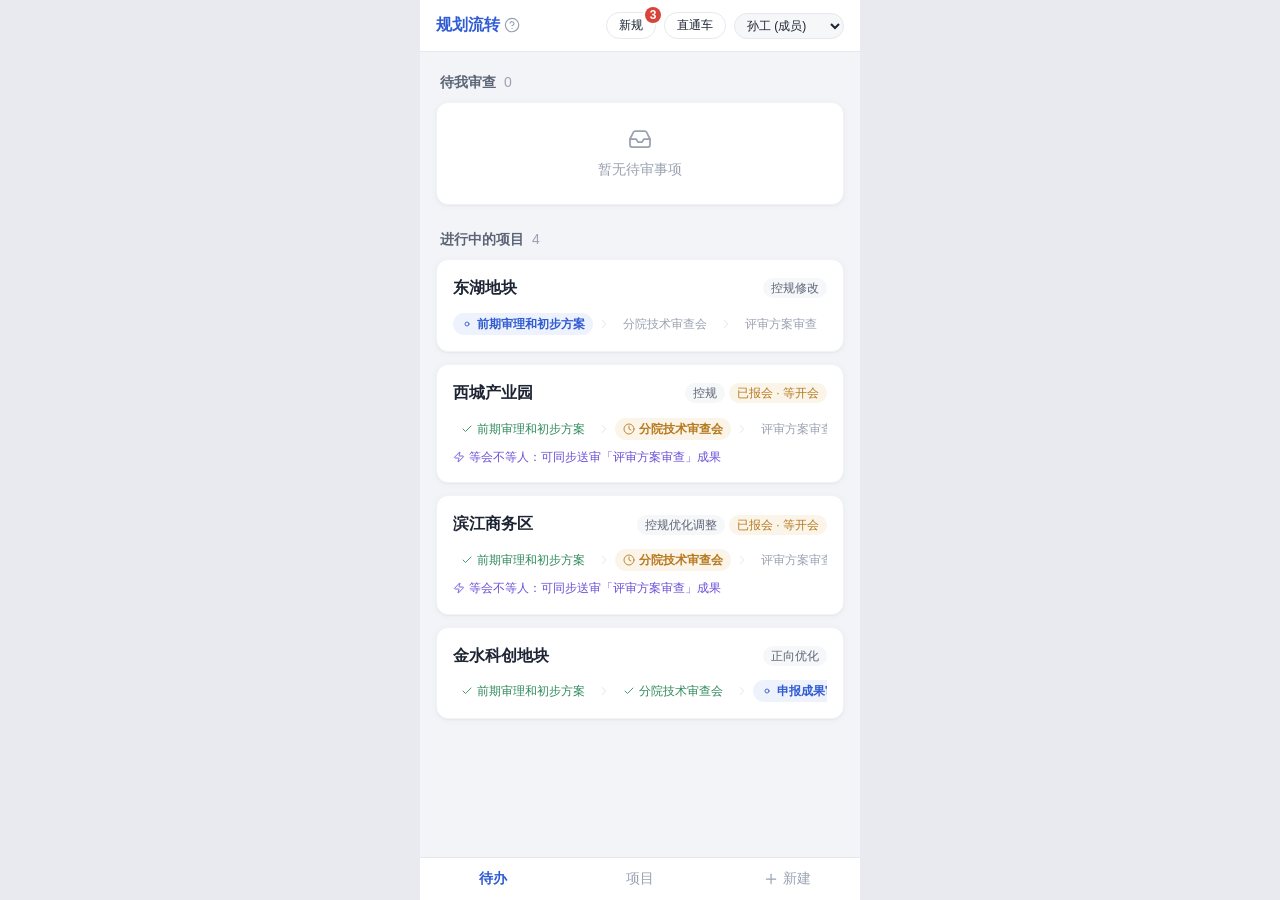
==== commit 482f0df4: "style: 第0原则「美」视觉底座——设计token/SVG图标/去行内样式 - style.css 重写：:root 设计 token（1 主色 + 4 状态色 + 中性灰阶、3 档字号、4/8/" ====
--- a/index.html
+++ b/index.html
@@ -10,8 +10,8 @@
 <div id="phone">
   <header id="topbar">
     <div class="brand">
-      <span id="title" onclick="go('todo')" style="cursor:pointer">规划流转</span>
-      <a href="report.html" class="help-dot" title="使用说明">?</a>
+      <span id="title" onclick="go('todo')">规划流转</span>
+      <a href="report.html" class="help-dot" title="使用说明" aria-label="使用说明"><svg class="i" viewBox="0 0 24 24" fill="none" stroke="currentColor" stroke-width="1.75" stroke-linecap="round" stroke-linejoin="round" aria-hidden="true"><circle cx="12" cy="12" r="10"/><path d="M9.09 9a3 3 0 0 1 5.83 1c0 2-3 3-3 3"/><path d="M12 17h.01"/></svg></a>
     </div>
     <div class="top-actions">
       <button type="button" class="top-pill" id="btnRules" onclick="rulesModal()">
@@ -27,12 +27,13 @@
   <nav id="tabbar">
     <button data-go="todo">待办</button>
     <button data-go="projects">项目</button>
-    <button data-go="new">＋ 新建</button>
+    <button data-go="new"><svg class="i" viewBox="0 0 24 24" fill="none" stroke="currentColor" stroke-width="1.75" stroke-linecap="round" stroke-linejoin="round" aria-hidden="true"><path d="M5 12h14"/><path d="M12 5v14"/></svg>新建</button>
   </nav>
 </div>
 <div id="modal" class="hidden"><div class="sheet" id="sheet"></div></div>
 <div id="toasts"></div>
 <script src="data.js"></script>
+<script src="icons.js"></script>
 <script src="app.js"></script>
 <script src="modals.js"></script>
 <script src="views.js"></script>
--- a/style.css
+++ b/style.css
@@ -1,368 +1,581 @@
+/* =====================================================================
+   规划流转 · 视觉底座（第0原则：美）
+   - 全部色值 / 字号 / 间距 / 圆角 / 阴影 只在 :root 定义一次
+   - 1 品牌主色 + 4 状态色（进行 / 等待上会 / 并联推进 / 已完成）+ 中性灰阶
+   - 字号 3 档：标题 16 / 正文 14 / 辅助 12
+   ===================================================================== */
+:root {
+  /* 品牌主色 */
+  --brand: #2f5bd3;
+  --brand-strong: #2549b0;
+  --brand-soft: #eef2fc;
+  --brand-line: #c9d5f5;
+
+  /* 4 个状态色（主色 + 浅底 + 描边） */
+  --st-progress: var(--brand);          /* 进行中 */
+  --st-progress-soft: var(--brand-soft);
+  --st-progress-line: var(--brand-line);
+  --st-wait: #b7791f;                    /* 等待上会 */
+  --st-wait-soft: #fbf5e9;
+  --st-wait-line: #ecd9b0;
+  --st-parallel: #6b4fd8;                /* 并联推进 */
+  --st-parallel-soft: #f3f0fd;
+  --st-parallel-line: #d9d0f7;
+  --st-done: #2f8a5b;                    /* 已完成 */
+  --st-done-soft: #edf7f1;
+  --st-done-line: #c6e5d3;
+
+  /* 提醒红（仅红标数字 / 加急 / 危险操作） */
+  --danger: #d9443a;
+  --danger-soft: #fcefee;
+
+  /* 中性灰阶 */
+  --ink: #1d2433;
+  --ink-2: #5c6577;
+  --ink-3: #9aa2b1;
+  --line: #e5e8ee;
+  --line-soft: #f0f2f5;
+  --fill: #f6f7f9;
+  --bg: #f3f4f7;
+  --bg-outer: #e8eaef;
+  --surface: #ffffff;
+  --on-brand: #ffffff;
+  --mask: rgba(20, 26, 38, 0.42);
+  --mask-strong: rgba(10, 12, 18, 0.88);
+
+  /* 字号 3 档 */
+  --fs-title: 16px;
+  --fs-body: 14px;
+  --fs-aux: 12px;
+
+  /* 间距阶梯 */
+  --sp-1: 4px;
+  --sp-2: 8px;
+  --sp-3: 12px;
+  --sp-4: 16px;
+  --sp-5: 24px;
+
+  /* 圆角 2 档 + 胶囊 */
+  --r-sm: 8px;
+  --r-lg: 12px;
+  --r-pill: 999px;
+
+  /* 阴影 2 档 */
+  --shadow-1: 0 1px 2px rgba(20, 26, 38, 0.04), 0 1px 8px rgba(20, 26, 38, 0.03);
+  --shadow-2: 0 8px 28px rgba(20, 26, 38, 0.14);
+
+  /* 动效 */
+  --ease: 160ms ease;
+}
+
 * { box-sizing: border-box; margin: 0; padding: 0; -webkit-tap-highlight-color: transparent; }
 body {
   font-family: -apple-system, BlinkMacSystemFont, "PingFang SC", "Helvetica Neue", sans-serif;
-  background: #e9eef5;
-  color: #1d2430;
-  font-size: 14.5px;
-  line-height: 1.5;
+  background: var(--bg-outer);
+  color: var(--ink);
+  font-size: var(--fs-body);
+  line-height: 1.55;
   word-break: break-word;
   overflow-x: hidden;
   -webkit-text-size-adjust: 100%;
 }
-
+b, strong { font-weight: 600; }
+small { font-size: var(--fs-aux); }
+
+/* ---------- 图标（线性 SVG，跟随文字颜色） ---------- */
+.i { width: 1.15em; height: 1.15em; flex-shrink: 0; vertical-align: -0.2em; }
+.i-sm { width: 1em; height: 1em; }
+.i-lg { width: 20px; height: 20px; }
+
+/* ---------- 布局外壳 ---------- */
 #phone {
   max-width: 440px;
   width: 100%;
   margin: 0 auto;
   min-height: 100vh;
-  background: #f4f6f9;
+  background: var(--bg);
   display: flex;
   flex-direction: column;
-  box-shadow: 0 8px 32px rgba(15, 23, 42, 0.08);
-}
-
-/* 顶部栏：收纳低频工具（新规红标 + 直通车） */
+}
+#view { flex: 1; padding: var(--sp-4) var(--sp-4) 88px; }
+
+/* 顶栏：白底 + 主色字，低频工具收纳（新规红标 + 直通车） */
 #topbar {
-  background: linear-gradient(135deg, #1d5eff 0%, #1547c8 100%);
-  color: #fff;
-  padding: 11px 14px;
+  background: var(--surface);
+  color: var(--ink);
+  padding: var(--sp-3) var(--sp-4);
   display: flex;
   justify-content: space-between;
   align-items: center;
+  gap: var(--sp-2);
   position: sticky;
   top: 0;
   z-index: 10;
-  gap: 8px;
-  box-shadow: 0 2px 10px rgba(21, 71, 200, 0.16);
-}
-.brand { display: flex; align-items: center; gap: 6px; flex-shrink: 0; }
-#title { font-weight: 700; font-size: 16px; letter-spacing: 0.3px; white-space: nowrap; }
-.help-dot {
-  width: 18px;
-  height: 18px;
-  border-radius: 50%;
-  background: rgba(255, 255, 255, 0.2);
-  border: 1px solid rgba(255, 255, 255, 0.35);
-  color: #fff;
-  text-decoration: none;
-  font-size: 11px;
-  font-weight: 600;
-  display: inline-flex;
-  align-items: center;
-  justify-content: center;
-  transition: background .15s;
-}
-.help-dot:hover { background: rgba(255, 255, 255, 0.35); }
-
-.top-actions { display: flex; align-items: center; gap: 7px; flex-shrink: 0; }
+  border-bottom: 1px solid var(--line);
+}
+.brand { display: flex; align-items: center; gap: var(--sp-1); flex-shrink: 0; }
+#title { font-weight: 700; font-size: var(--fs-title); color: var(--brand); white-space: nowrap; cursor: pointer; }
+.help-dot { display: inline-flex; color: var(--ink-3); transition: color var(--ease); }
+.help-dot:hover { color: var(--brand); }
+
+.top-actions { display: flex; align-items: center; gap: var(--sp-2); flex-shrink: 0; }
 .top-pill {
   position: relative;
-  border: 1px solid rgba(255, 255, 255, 0.32);
-  background: rgba(255, 255, 255, 0.15);
-  color: #fff;
-  font-size: 12px;
+  display: inline-flex;
+  align-items: center;
+  gap: var(--sp-1);
+  border: 1px solid var(--line);
+  background: var(--surface);
+  color: var(--ink);
+  font-size: var(--fs-aux);
   font-weight: 500;
-  padding: 4px 10px;
-  border-radius: 999px;
+  padding: var(--sp-1) var(--sp-3);
+  border-radius: var(--r-pill);
   cursor: pointer;
   white-space: nowrap;
-  transition: background .15s, transform .1s;
-}
-.top-pill:hover { background: rgba(255, 255, 255, 0.25); }
-.top-pill:active { transform: scale(0.96); }
-
+  transition: border-color var(--ease), color var(--ease);
+}
+.top-pill:hover { border-color: var(--brand-line); color: var(--brand); }
 .badge-dot {
   position: absolute;
   top: -6px;
-  right: -5px;
-  min-width: 17px;
-  height: 17px;
-  padding: 0 4.5px;
-  border-radius: 999px;
-  background: #ff3b30;
-  color: #fff;
-  font-size: 10.5px;
-  font-weight: 700;
-  line-height: 14px;
+  right: -6px;
+  min-width: 16px;
+  height: 16px;
+  padding: 0 var(--sp-1);
+  border-radius: var(--r-pill);
+  background: var(--danger);
+  color: var(--on-brand);
+  font-size: var(--fs-aux);
+  font-weight: 600;
+  line-height: 16px;
   display: inline-flex;
   align-items: center;
   justify-content: center;
-  border: 1.5px solid #fff;
-  box-shadow: 0 2px 5px rgba(255, 59, 48, 0.35);
+  box-shadow: 0 0 0 2px var(--surface);
 }
 .badge-dot.hidden { display: none; }
-
 #userSwitch {
   width: auto;
   max-width: 112px;
-  padding: 4px 7px;
-  border-radius: 999px;
-  border: none;
-  font-size: 12px;
-  font-weight: 600;
-  background: rgba(255, 255, 255, 0.95);
-  color: #1e293b;
-  cursor: pointer;
-}
-
-#view { flex: 1; padding: 14px 14px 86px; }
-
-/* 底部导航：清爽三栏 */
+  padding: var(--sp-1) var(--sp-2);
+  border-radius: var(--r-pill);
+  border: 1px solid var(--line);
+  font-size: var(--fs-aux);
+  font-weight: 500;
+  background: var(--fill);
+  color: var(--ink);
+  cursor: pointer;
+}
+
+/* 底部导航 */
 #tabbar {
   position: fixed;
   bottom: 0;
   width: 100%;
   max-width: 440px;
   display: flex;
-  background: rgba(255, 255, 255, 0.94);
-  backdrop-filter: blur(12px);
-  -webkit-backdrop-filter: blur(12px);
-  border-top: 1px solid rgba(15, 23, 42, 0.07);
+  background: var(--surface);
+  border-top: 1px solid var(--line);
   z-index: 10;
 }
 #tabbar button {
   flex: 1;
-  padding: 12px 0;
+  display: inline-flex;
+  align-items: center;
+  justify-content: center;
+  gap: var(--sp-1);
+  padding: var(--sp-3) 0;
   border: none;
   background: none;
-  font-size: 14px;
+  font-size: var(--fs-body);
   font-weight: 500;
-  color: #64748b;
-  cursor: pointer;
-  transition: color .15s;
-}
-#tabbar button.on {
-  color: #1d5eff;
-  font-weight: 700;
-}
-
+  color: var(--ink-3);
+  cursor: pointer;
+  transition: color var(--ease);
+}
+#tabbar button.on { color: var(--brand); font-weight: 600; }
+
+/* ---------- 文字层级 ---------- */
 h2 {
-  font-size: 14px;
+  display: flex;
+  align-items: center;
+  gap: var(--sp-2);
+  font-size: var(--fs-body);
   font-weight: 600;
-  margin: 16px 2px 8px;
-  color: #475569;
-  letter-spacing: 0.2px;
-}
-h3 { font-size: 16px; font-weight: 700; margin: 2px 0 12px; color: #0f172a; }
-
+  color: var(--ink-2);
+  margin: var(--sp-5) var(--sp-1) var(--sp-2);
+}
+h2:first-child { margin-top: var(--sp-1); }
+h2 .count { color: var(--ink-3); font-weight: 500; }
+h3 { font-size: var(--fs-title); font-weight: 600; margin: 0 0 var(--sp-3); color: var(--ink); }
+.title { font-size: var(--fs-title); font-weight: 600; color: var(--ink); }
+.muted { color: var(--ink-2); font-size: var(--fs-aux); }
+.faint { color: var(--ink-3); font-size: var(--fs-aux); }
+.text-done { color: var(--st-done); }
+.text-danger { color: var(--danger); }
+.hint { display: flex; gap: var(--sp-2); align-items: flex-start; color: var(--ink-2); font-size: var(--fs-aux); margin-top: var(--sp-2); }
+.hint .i { color: var(--ink-3); margin-top: 1px; }
+
+/* ---------- 布局工具 ---------- */
+.row { display: flex; justify-content: space-between; align-items: center; gap: var(--sp-2); flex-wrap: wrap; }
+.row.nowrap { flex-wrap: nowrap; }
+.hstack { display: flex; align-items: center; gap: var(--sp-2); flex-wrap: wrap; }
+.hstack.tight { gap: var(--sp-1); }
+.vstack { display: flex; flex-direction: column; gap: var(--sp-2); }
+.grid-2 { display: grid; grid-template-columns: 1fr 1fr; gap: var(--sp-2); }
+.mt-1 { margin-top: var(--sp-1); }
+.mt-2 { margin-top: var(--sp-2); }
+.mt-3 { margin-top: var(--sp-3); }
+.mt-4 { margin-top: var(--sp-4); }
+.mb-2 { margin-bottom: var(--sp-2); }
+.mb-3 { margin-bottom: var(--sp-3); }
+.ml-auto { margin-left: auto; }
+.center { text-align: center; }
+.hidden { display: none !important; }
+
+/* ---------- 卡片 ---------- */
 .card {
-  background: #ffffff;
-  border-radius: 14px;
-  padding: 14px;
-  margin-bottom: 10px;
-  box-shadow: 0 2px 8px rgba(15, 23, 42, 0.04);
-  border: 1px solid rgba(15, 23, 42, 0.06);
-}
-.card.click { cursor: pointer; transition: transform .12s, box-shadow .15s; }
-.card.click:hover { box-shadow: 0 4px 14px rgba(15, 23, 42, 0.07); }
-.card.click:active { transform: scale(0.99); background: #f8faff; }
-
-.muted { color: #64748b; font-size: 12.5px; }
-.row { display: flex; justify-content: space-between; align-items: center; gap: 8px; flex-wrap: wrap; }
-
+  background: var(--surface);
+  border-radius: var(--r-lg);
+  padding: var(--sp-4);
+  margin-bottom: var(--sp-3);
+  box-shadow: var(--shadow-1);
+  border: 1px solid var(--line-soft);
+}
+.card.click { cursor: pointer; transition: box-shadow var(--ease), border-color var(--ease); }
+.card.click:hover { border-color: var(--line); }
+.card.click:active { background: var(--fill); }
+.card.flat { background: var(--fill); box-shadow: none; border-color: var(--line-soft); }
+.card-foot {
+  display: flex;
+  justify-content: space-between;
+  align-items: center;
+  gap: var(--sp-2);
+  margin-top: var(--sp-4);
+  padding-top: var(--sp-3);
+  border-top: 1px solid var(--line-soft);
+}
+.card-meta { margin-top: var(--sp-1); }
+
+/* 当前阶段卡片：左侧状态色细条点题，其余保持白底 */
+.stage-card { position: relative; overflow: hidden; }
+.stage-card::before { content: ""; position: absolute; left: 0; top: 0; bottom: 0; width: 3px; background: var(--st-progress); }
+.stage-card.is-wait::before { background: var(--st-wait); }
+.stage-card.is-done::before { background: var(--st-done); }
+.stage-card .stage-name { font-size: var(--fs-title); font-weight: 600; }
+.stage-actions { display: flex; flex-direction: column; gap: var(--sp-2); margin-top: var(--sp-4); }
+.stage-actions > .status-line, .stage-actions > .director-pick, .stage-actions > .btn-row, .stage-actions > .stage-actions { margin-top: 0; }
+.stage-actions > .tags { margin-bottom: var(--sp-1); }
+
+/* 看板头 */
+.board-head { display: flex; align-items: center; justify-content: space-between; gap: var(--sp-2); }
+.board-head .title { display: inline-flex; align-items: center; gap: var(--sp-2); }
+.board-head .title .i { color: var(--brand); }
+
+.empty { text-align: center; color: var(--ink-3); padding: var(--sp-5) 0; font-size: var(--fs-body); }
+.empty .i { display: block; margin: 0 auto var(--sp-2); width: 24px; height: 24px; }
+
+/* ---------- 标签 ---------- */
 .tag {
   display: inline-flex;
   align-items: center;
-  font-size: 11.5px;
+  gap: var(--sp-1);
+  font-size: var(--fs-aux);
   font-weight: 500;
-  padding: 2px 8px;
-  border-radius: 999px;
-  background: #f1f5f9;
-  color: #475569;
-  margin: 2px 4px 2px 0;
+  line-height: 20px;
+  padding: 0 var(--sp-2);
+  border-radius: var(--r-pill);
+  background: var(--fill);
+  color: var(--ink-2);
   flex-shrink: 0;
   white-space: nowrap;
 }
-.tag.blue { background: #e8f2ff; color: #1d5eff; }
-.tag.green { background: #e6f9ed; color: #15803d; }
-.tag.orange { background: #fff4db; color: #b45309; }
-.tag.red { background: #ffe9e8; color: #dc2626; }
-.tag.purple { background: #f3ebff; color: #7c3aed; }
-
-.empty { text-align: center; color: #94a3b8; padding: 32px 0; font-size: 13.5px; }
-
-/* 按钮体系 */
-button.btn {
-  padding: 9px 15px;
-  border-radius: 10px;
+.tag.progress { background: var(--st-progress-soft); color: var(--st-progress); }
+.tag.wait { background: var(--st-wait-soft); color: var(--st-wait); }
+.tag.parallel { background: var(--st-parallel-soft); color: var(--st-parallel); }
+.tag.done { background: var(--st-done-soft); color: var(--st-done); }
+.tag.danger { background: var(--danger-soft); color: var(--danger); }
+.tag.line { background: transparent; border: 1px solid var(--line); }
+.tags { display: flex; flex-wrap: wrap; gap: var(--sp-1); }
+
+/* ---------- 按钮：主按钮（实心）/ 描边 / 文字 ---------- */
+.btn {
+  display: inline-flex;
+  align-items: center;
+  justify-content: center;
+  gap: var(--sp-1);
+  padding: var(--sp-2) var(--sp-4);
+  min-height: 40px;
+  border-radius: var(--r-sm);
+  border: 1px solid var(--brand);
+  background: var(--brand);
+  color: var(--on-brand);
+  font-size: var(--fs-body);
+  font-weight: 600;
+  font-family: inherit;
+  cursor: pointer;
+  white-space: nowrap;
+  transition: background var(--ease), border-color var(--ease), color var(--ease);
+}
+.btn:hover { background: var(--brand-strong); border-color: var(--brand-strong); }
+.btn.ghost { background: var(--surface); color: var(--brand); border-color: var(--brand-line); font-weight: 500; }
+.btn.ghost:hover { border-color: var(--brand); }
+.btn.gray { background: var(--fill); color: var(--ink); border-color: var(--line); font-weight: 500; }
+.btn.gray:hover { background: var(--line-soft); }
+.btn.text { background: transparent; border-color: transparent; color: var(--brand); font-weight: 500; padding-left: var(--sp-2); padding-right: var(--sp-2); }
+.btn.text:hover { background: var(--brand-soft); }
+.btn.text.neutral { color: var(--ink-2); }
+.btn.parallel { background: var(--surface); color: var(--st-parallel); border-color: var(--st-parallel-line); font-weight: 500; }
+.btn.parallel:hover { border-color: var(--st-parallel); }
+.btn.danger-text { background: transparent; border-color: transparent; color: var(--danger); font-weight: 500; }
+.btn.block { display: flex; width: 100%; }
+.btn.sm { min-height: 32px; padding: var(--sp-1) var(--sp-3); font-size: var(--fs-aux); }
+.btn.on { background: var(--brand); color: var(--on-brand); border-color: var(--brand); }
+.btn-row { display: flex; gap: var(--sp-2); margin-top: var(--sp-4); }
+.btn-row .btn { flex: 1; }
+.sheet-actions { display: flex; flex-direction: column; gap: var(--sp-2); margin-top: var(--sp-5); }
+
+/* 更多操作（⋯） */
+.icon-more-btn {
+  width: 32px;
+  height: 32px;
+  border-radius: var(--r-sm);
+  border: 1px solid transparent;
+  background: transparent;
+  color: var(--ink-3);
+  display: inline-flex;
+  align-items: center;
+  justify-content: center;
+  cursor: pointer;
+  padding: 0;
+  transition: background var(--ease), color var(--ease);
+}
+.icon-more-btn:hover { background: var(--fill); color: var(--ink); }
+
+/* 菜单列表（⋯ 弹层） */
+.menu-list { display: flex; flex-direction: column; border: 1px solid var(--line-soft); border-radius: var(--r-lg); overflow: hidden; }
+.menu-item {
+  display: flex;
+  align-items: center;
+  gap: var(--sp-3);
+  width: 100%;
+  padding: var(--sp-3) var(--sp-4);
+  background: var(--surface);
   border: none;
-  background: #1d5eff;
-  color: #fff;
-  font-size: 14px;
-  font-weight: 600;
-  cursor: pointer;
-  transition: opacity .15s, transform .1s;
-}
-button.btn:active { opacity: 0.88; transform: scale(0.985); }
-button.btn.ghost { background: #fff; color: #1d5eff; border: 1px solid #bfdbfe; }
-button.btn.gray { background: #f1f5f9; color: #334155; border: 1px solid #e2e8f0; font-weight: 500; }
-button.btn.green { background: #16a34a; }
-button.btn.red { background: #dc2626; }
-button.btn.purple { background: #7c3aed; }
-button.btn.ghost.purple { background: #fff; color: #7c3aed; border: 1px solid #ddd6fe; }
-button.btn.ghost.green { background: #fff; color: #16a34a; border: 1px solid #bbf7d0; }
-button.btn.block { width: 100%; margin-top: 10px; }
-button.btn.sm { padding: 5px 11px; font-size: 12.5px; border-radius: 8px; }
-
-label.f { display: block; margin: 12px 0 6px; font-size: 13px; font-weight: 600; color: #334155; }
+  border-bottom: 1px solid var(--line-soft);
+  font-family: inherit;
+  text-align: left;
+  cursor: pointer;
+  transition: background var(--ease);
+}
+.menu-item:last-child { border-bottom: none; }
+.menu-item:hover { background: var(--fill); }
+.menu-item > .i { color: var(--ink-2); width: 18px; height: 18px; }
+.menu-item .menu-main { flex: 1; display: flex; flex-direction: column; }
+.menu-item .menu-label { font-size: var(--fs-body); font-weight: 500; color: var(--ink); }
+.menu-item .menu-sub { font-size: var(--fs-aux); color: var(--ink-3); }
+.menu-item.danger .menu-label, .menu-item.danger > .i { color: var(--danger); }
+.menu-item > .i:last-child { color: var(--ink-3); width: 16px; height: 16px; }
+
+/* ---------- 表单 ---------- */
+label.f { display: block; margin: var(--sp-4) 0 var(--sp-2); font-size: var(--fs-aux); font-weight: 600; color: var(--ink-2); }
+label.f:first-child, label.f.first { margin-top: 0; }
+label.f .faint { font-weight: 400; }
+label.f.sub { font-weight: 400; margin-top: var(--sp-3); }
 input[type=text], input[type=datetime-local], input[type=number], select, textarea {
   width: 100%;
-  padding: 9px 11px;
-  border: 1px solid #dbe2ea;
-  border-radius: 10px;
-  font-size: 14px;
-  background: #fff;
-  color: #1e293b;
-  transition: border-color .15s, box-shadow .15s;
-}
-input:focus, textarea:focus {
-  border-color: #1d5eff;
-  outline: none;
-  box-shadow: 0 0 0 3px rgba(29, 94, 255, 0.12);
-}
-textarea { min-height: 56px; resize: vertical; }
+  padding: var(--sp-2) var(--sp-3);
+  border: 1px solid var(--line);
+  border-radius: var(--r-sm);
+  font-size: var(--fs-body);
+  font-family: inherit;
+  background: var(--surface);
+  color: var(--ink);
+  transition: border-color var(--ease);
+}
+input:focus, textarea:focus, select:focus { border-color: var(--brand); outline: none; }
+input::placeholder, textarea::placeholder { color: var(--ink-3); }
+textarea { min-height: 72px; resize: vertical; }
+input[type=checkbox] { width: auto; accent-color: var(--brand); }
+.input-gap { margin-top: var(--sp-2); }
+.check-line { display: flex; align-items: center; gap: var(--sp-2); margin-top: var(--sp-3); font-size: var(--fs-body); color: var(--ink-2); cursor: pointer; }
+.check-item { display: flex; gap: var(--sp-2); align-items: center; padding: var(--sp-2) var(--sp-3); background: var(--fill); border-radius: var(--r-sm); border: 1px solid var(--line-soft); cursor: pointer; }
 
 /* 点选胶囊（主力交互） */
-.chips { display: flex; flex-wrap: wrap; gap: 7px; margin: 4px 0; }
+.chips { display: flex; flex-wrap: wrap; gap: var(--sp-2); }
 .chip {
-  padding: 6px 12px;
-  border-radius: 999px;
-  border: 1px solid #dbe2ea;
-  background: #fff;
-  color: #334155;
-  font-size: 13px;
+  display: inline-flex;
+  align-items: center;
+  gap: var(--sp-1);
+  padding: var(--sp-1) var(--sp-3);
+  min-height: 32px;
+  border-radius: var(--r-pill);
+  border: 1px solid var(--line);
+  background: var(--surface);
+  color: var(--ink);
+  font-size: var(--fs-body);
   cursor: pointer;
   user-select: none;
-  transition: all .14s;
-}
-.chip:hover { border-color: #94a3b8; }
-.chip.on {
-  background: #1d5eff;
-  color: #fff;
-  border-color: #1d5eff;
-  font-weight: 600;
-  box-shadow: 0 2px 6px rgba(29, 94, 255, 0.22);
-}
+  transition: background var(--ease), border-color var(--ease), color var(--ease);
+}
+.chip:hover { border-color: var(--ink-3); }
+.chip.on { background: var(--brand-soft); color: var(--brand); border-color: var(--brand-line); font-weight: 600; }
 
 /* 条款选择器：选时看条文，选完只显第几条第几款 */
-.clause-picked-bar {
-  display: flex;
-  align-items: center;
-  justify-content: space-between;
-  gap: 8px;
-  background: #f8faff;
-  border: 1px solid #dbeafe;
-  border-radius: 10px;
-  padding: 8px 12px;
-}
+.clause-picked-bar { display: flex; align-items: center; justify-content: space-between; gap: var(--sp-2); }
 .clause-list {
   display: flex;
   flex-direction: column;
-  gap: 6px;
-  max-height: 250px;
+  gap: var(--sp-1);
+  max-height: 260px;
   overflow-y: auto;
-  margin-top: 6px;
-  padding: 4px;
-  background: #f8fafc;
-  border: 1px solid #e2e8f0;
-  border-radius: 12px;
-}
-.clause-opt {
-  background: #fff;
-  border: 1px solid #e2e8f0;
-  border-radius: 9px;
-  padding: 8px 10px;
-  cursor: pointer;
-  transition: border-color .14s, background .14s;
-}
-.clause-opt:hover { border-color: #93c5fd; background: #f8fbff; }
-.clause-opt.on { border-color: #1d5eff; background: #eef5ff; }
-.clause-opt b { font-size: 13px; color: #1d5eff; display: block; }
-.clause-opt span { font-size: 12px; color: #475569; line-height: 1.4; display: block; margin-top: 2px; }
+  margin-top: var(--sp-2);
+  padding: var(--sp-1);
+  background: var(--fill);
+  border-radius: var(--r-lg);
+}
+.clause-opt { background: var(--surface); border: 1px solid var(--line-soft); border-radius: var(--r-sm); padding: var(--sp-2) var(--sp-3); cursor: pointer; transition: border-color var(--ease); }
+.clause-opt:hover { border-color: var(--brand-line); }
+.clause-opt.on { border-color: var(--brand); }
+.clause-opt b { font-size: var(--fs-body); color: var(--brand); display: block; }
+.clause-opt span { font-size: var(--fs-aux); color: var(--ink-2); display: block; margin-top: 2px; }
 
 /* 成员选择 */
-.member-list { display: flex; flex-wrap: wrap; gap: 7px; margin: 6px 0; min-height: 30px; }
-.m-badge { display: inline-flex; align-items: center; gap: 5px; padding: 4px 10px; border-radius: 999px; font-size: 12.5px; background: #f1f5f9; border: 1px solid #e2e8f0; }
-.m-badge.leader { background: #fff9eb; border-color: #fde68a; color: #b45309; font-weight: 600; }
-.m-badge .del { cursor: pointer; color: #94a3b8; font-weight: bold; font-size: 14px; margin-left: 2px; }
-.m-badge .del:hover { color: #dc2626; }
-.search-box { position: relative; margin-top: 6px; }
-.search-res { margin-top: 6px; padding: 8px; background: #f8fafc; border-radius: 10px; border: 1px solid #e2e8f0; max-height: 140px; overflow-y: auto; }
-
-/* 时间线：清爽留白 */
-.timeline { list-style: none; border-left: 2px solid #e2e8f0; margin-left: 8px; padding: 2px 0; }
-.timeline li { position: relative; padding: 3px 0 14px 16px; }
-.timeline li:last-child { padding-bottom: 2px; }
-.timeline li::before { content: ""; position: absolute; left: -6px; top: 8px; width: 10px; height: 10px; border-radius: 50%; background: #cbd5e1; }
-.timeline li.done::before { background: #16a34a; }
-.timeline li.cur::before { background: #1d5eff; box-shadow: 0 0 0 4px #dbeafe; }
-.timeline li.skip { color: #94a3b8; }
+.member-list { display: flex; flex-wrap: wrap; gap: var(--sp-2); margin: var(--sp-2) 0; min-height: 32px; }
+.m-badge { display: inline-flex; align-items: center; gap: var(--sp-1); padding: var(--sp-1) var(--sp-3); border-radius: var(--r-pill); font-size: var(--fs-aux); background: var(--fill); border: 1px solid var(--line-soft); }
+.m-badge.leader { background: var(--brand-soft); border-color: var(--brand-line); color: var(--brand); font-weight: 600; }
+.m-badge .del { display: inline-flex; cursor: pointer; color: var(--ink-3); }
+.m-badge .del:hover { color: var(--danger); }
+.search-box { position: relative; margin-top: var(--sp-2); }
+.search-res { display: flex; flex-wrap: wrap; gap: var(--sp-2); margin-top: var(--sp-2); padding: var(--sp-2); background: var(--fill); border-radius: var(--r-sm); max-height: 140px; overflow-y: auto; }
+
+/* 时间线 */
+.timeline { list-style: none; border-left: 1px solid var(--line); margin-left: var(--sp-2); }
+.timeline li { position: relative; padding: 0 0 var(--sp-4) var(--sp-4); }
+.timeline li:last-child { padding-bottom: 0; }
+.timeline li::before { content: ""; position: absolute; left: -5px; top: 7px; width: 9px; height: 9px; border-radius: 50%; background: var(--surface); border: 1.5px solid var(--line); }
+.timeline li.done::before { background: var(--st-done); border-color: var(--st-done); }
+.timeline li.cur::before { background: var(--st-progress); border-color: var(--st-progress); box-shadow: 0 0 0 4px var(--st-progress-soft); }
+.timeline li.cur.wait::before { background: var(--st-wait); border-color: var(--st-wait); box-shadow: 0 0 0 4px var(--st-wait-soft); }
+.timeline li.skip { color: var(--ink-3); }
 .timeline li.skip > .sname { text-decoration: line-through; }
-.timeline li.cur > .sname { font-weight: 700; color: #1d5eff; }
-.stage-item { margin-top: 6px; }
+.timeline li.cur > .sname { font-weight: 600; color: var(--st-progress); }
+.timeline li.cur.wait > .sname { color: var(--st-wait); }
+.timeline .sname { margin-right: var(--sp-1); }
+.stage-item { margin-top: var(--sp-2); }
+.timeline-foot { margin-top: var(--sp-4); padding-top: var(--sp-3); border-top: 1px solid var(--line-soft); text-align: center; }
 
 /* 计数器 */
-.counter { display: flex; align-items: center; gap: 10px; }
-.counter button { width: 30px; height: 30px; border-radius: 50%; border: 1px solid #cbd5e1; background: #fff; font-size: 17px; line-height: 1; cursor: pointer; }
-.counter b { min-width: 22px; text-align: center; font-size: 15px; }
-
-.opinion { border-left: 3px solid #1d5eff; padding: 6px 10px; background: #f8faff; margin: 6px 0; border-radius: 0 8px 8px 0; font-size: 13px; line-height: 1.45; }
-.opinion.meeting { border-left-color: #7c3aed; background: #faf7ff; }
+.counter-row { display: flex; justify-content: space-between; align-items: center; margin: var(--sp-2) 0; }
+.counter { display: flex; align-items: center; gap: var(--sp-3); }
+.counter button { width: 32px; height: 32px; border-radius: 50%; border: 1px solid var(--line); background: var(--surface); color: var(--ink-2); display: inline-flex; align-items: center; justify-content: center; cursor: pointer; }
+.counter b { min-width: 24px; text-align: center; font-size: var(--fs-title); }
+
+/* 意见 / 会议记录块 */
+.opinion { border-left: 2px solid var(--brand-line); padding: var(--sp-2) var(--sp-3); background: var(--fill); margin: var(--sp-2) 0; border-radius: 0 var(--r-sm) var(--r-sm) 0; font-size: var(--fs-body); }
+.opinion.meeting { border-left-color: var(--st-wait-line); background: var(--st-wait-soft); }
+.meet-line { display: flex; align-items: center; gap: var(--sp-1); margin-top: var(--sp-1); }
 
 /* 抽屉弹窗 */
-#modal { position: fixed; inset: 0; background: rgba(15, 23, 42, 0.42); display: flex; align-items: flex-end; justify-content: center; z-index: 30; backdrop-filter: blur(2px); }
+#modal { position: fixed; inset: 0; background: var(--mask); display: flex; align-items: flex-end; justify-content: center; z-index: 30; }
 #modal.hidden { display: none; }
-.sheet { background: #fff; width: 100%; max-width: 440px; max-height: 86vh; overflow-y: auto; border-radius: 18px 18px 0 0; padding: 18px 16px 22px; box-shadow: 0 -8px 30px rgba(15, 23, 42, 0.14); }
-
-#toasts { position: fixed; top: 56px; left: 50%; transform: translateX(-50%); z-index: 99; width: 90%; max-width: 400px; display: flex; flex-direction: column; gap: 8px; }
-.toast { background: rgba(15, 23, 42, 0.92); color: #fff; padding: 10px 14px; border-radius: 10px; font-size: 13px; line-height: 1.45; cursor: pointer; box-shadow: 0 6px 20px rgba(15, 23, 42, 0.2); }
-
-/* 双栏精简上传框（用地图 + 指标表） */
-.upl-grid { display: grid; grid-template-columns: 1fr 1fr; gap: 10px; margin-top: 6px; }
-.upl {
-  border: 1.5px dashed #cbd5e1;
-  border-radius: 11px;
-  padding: 9px;
-  background: #f8fafc;
-  outline: none;
-  margin: 4px 0;
-  transition: border-color .15s, background .15s;
-}
-.upl-grid .upl { margin: 0; }
-.upl.act, .upl:focus { border-color: #1d5eff; background: #f0f6ff; }
-.upl-title { font-size: 12.5px; font-weight: 600; color: #334155; margin-bottom: 5px; display: flex; align-items: center; justify-content: space-between; }
-.upl-bar { display: flex; align-items: center; gap: 6px; flex-wrap: wrap; margin-top: 4px; }
-.thumbs { display: flex; flex-wrap: wrap; gap: 6px; }
-.thumbs:not(:empty) { margin-bottom: 6px; }
-.thumb { position: relative; width: 58px; height: 58px; }
-.thumb img, .thumb .noimg { width: 58px; height: 58px; object-fit: cover; border-radius: 8px; border: 1px solid #dbe2ea; }
-.thumb .noimg { display: flex; align-items: center; justify-content: center; text-align: center; font-size: 9.5px; color: #64748b; background: #fff; padding: 2px; line-height: 1.2; }
-.thumb i { position: absolute; top: -5px; right: -5px; width: 17px; height: 17px; border-radius: 50%; background: #475569; color: #fff; font-style: normal; font-size: 11px; text-align: center; line-height: 17px; cursor: pointer; }
-img.mini { width: 54px; height: 54px; object-fit: cover; border-radius: 8px; margin: 4px 4px 0 0; cursor: zoom-in; border: 1px solid #dbe2ea; }
-.imgview { position: fixed; inset: 0; background: rgba(0,0,0,.86); z-index: 100; display: flex; align-items: center; justify-content: center; cursor: zoom-out; }
-.imgview img { max-width: 96%; max-height: 92%; border-radius: 6px; }
-
-/* 方案展示双栏 */
-.scheme-pair { display: grid; grid-template-columns: 1fr 1fr; gap: 10px; margin-top: 6px; }
-.scheme-box { background: #f8fafc; border: 1px solid #eef2f6; border-radius: 10px; padding: 8px 10px; }
-.scheme-box .lbl { font-size: 11.5px; color: #64748b; margin-bottom: 4px; font-weight: 500; }
-
-.ver { border-left: 3px solid #16a34a; padding: 6px 10px; margin: 6px 0; background: #f7fcf9; border-radius: 0 8px 8px 0; font-size: 13.5px; }
-.ver.single { border-left: none; background: transparent; padding: 0; margin: 0; }
-.ver.old { border-left-color: #cbd5e1; background: #f8fafc; }
-.ver .note { font-size: 12.5px; color: #475569; margin-bottom: 4px; }
-details summary { cursor: pointer; color: #1d5eff; font-size: 12.5px; margin-top: 8px; font-weight: 500; }
-
-.log { font-size: 12.5px; color: #475569; padding: 6px 0; border-bottom: 1px solid #f1f5f9; }
-.log.edit { color: #6d28d9; background: #faf5ff; border-radius: 6px; padding: 5px 8px; margin: 3px 0; }
-.log b { font-weight: normal; color: #94a3b8; margin-right: 6px; font-size: 11.5px; }
-.edit-link { font-size: 12px; color: #1d5eff; cursor: pointer; margin-left: 8px; white-space: nowrap; font-weight: 500; }
-
-/* 看板数字卡片 */
-.stat-grid { display: grid; grid-template-columns: repeat(3, 1fr); gap: 8px; margin: 8px 0; }
-.stat-item { background: #fff; border: 1px solid #e8eef5; border-radius: 10px; padding: 9px 6px; text-align: center; }
-.stat-num { font-size: 20px; font-weight: 700; color: #1d5eff; line-height: 1.2; }
-.stat-lbl { font-size: 11px; color: #64748b; margin-top: 2px; white-space: nowrap; }
-.filter-bar { display: flex; gap: 6px; overflow-x: auto; padding-bottom: 4px; margin: 6px 0; -webkit-overflow-scrolling: touch; }
-.filter-bar .chip { font-size: 12px; padding: 4px 10px; flex-shrink: 0; }
-.issue-card, .bulletin-card { background: #fff; border: 1px solid #e2e8f0; border-radius: 12px; padding: 12px; margin-bottom: 8px; }
+.sheet { background: var(--surface); width: 100%; max-width: 440px; max-height: 86vh; overflow-y: auto; border-radius: var(--r-lg) var(--r-lg) 0 0; padding: var(--sp-5) var(--sp-4); box-shadow: var(--shadow-2); animation: sheet-in 200ms ease; }
+@keyframes sheet-in { from { transform: translateY(16px); opacity: 0; } to { transform: none; opacity: 1; } }
+.sheet-head { display: flex; justify-content: space-between; align-items: center; gap: var(--sp-2); margin-bottom: var(--sp-4); }
+.sheet-head h3 { margin: 0; display: inline-flex; align-items: center; gap: var(--sp-2); }
+.sheet-head h3 .i { color: var(--brand); }
+.sheet-sub { margin: calc(var(--sp-2) * -1) 0 var(--sp-4); }
+.scroll-box { max-height: 58vh; overflow-y: auto; }
+
+#toasts { position: fixed; top: 64px; left: 50%; transform: translateX(-50%); z-index: 99; width: 90%; max-width: 400px; display: flex; flex-direction: column; gap: var(--sp-2); }
+.toast { background: var(--ink); color: var(--on-brand); padding: var(--sp-3) var(--sp-4); border-radius: var(--r-sm); font-size: var(--fs-body); cursor: pointer; box-shadow: var(--shadow-2); animation: sheet-in 160ms ease; }
+
+/* 上传框 */
+.upl-grid { display: grid; grid-template-columns: minmax(0, 1fr) minmax(0, 1fr); gap: var(--sp-2); margin-top: var(--sp-3); }
+.upl-grid.cols-3 { grid-template-columns: repeat(3, minmax(0, 1fr)); }
+@media (max-width: 680px) { .upl-grid.cols-3 { grid-template-columns: 1fr; } }
+.upl { border: 1px dashed var(--line); border-radius: var(--r-sm); padding: var(--sp-3); background: var(--fill); outline: none; transition: border-color var(--ease), background var(--ease); }
+.upl-wrap { margin-top: var(--sp-2); }
+.upl.act, .upl:focus { border-color: var(--brand); background: var(--brand-soft); }
+.upl-title { font-size: var(--fs-aux); font-weight: 600; color: var(--ink); margin-bottom: var(--sp-2); display: flex; align-items: center; justify-content: space-between; gap: var(--sp-1); }
+.upl-title .faint { font-weight: 400; }
+.upl-bar { display: flex; align-items: center; gap: var(--sp-2); flex-wrap: wrap; }
+.upl-btn { min-height: 28px; padding: 0 var(--sp-2); }
+.thumbs { display: flex; flex-wrap: wrap; gap: var(--sp-2); }
+.thumbs:not(:empty) { margin-bottom: var(--sp-2); }
+.thumb { position: relative; width: 56px; height: 56px; }
+.thumb img, .thumb .noimg { width: 56px; height: 56px; object-fit: cover; border-radius: var(--r-sm); border: 1px solid var(--line); }
+.thumb .noimg { display: flex; flex-direction: column; align-items: center; justify-content: center; gap: 2px; text-align: center; font-size: var(--fs-aux); color: var(--ink-3); background: var(--surface); padding: 2px; overflow: hidden; }
+.thumb i { position: absolute; top: -6px; right: -6px; width: 18px; height: 18px; border-radius: 50%; background: var(--ink-2); color: var(--on-brand); display: inline-flex; align-items: center; justify-content: center; cursor: pointer; }
+img.mini { width: 56px; height: 56px; object-fit: cover; border-radius: var(--r-sm); margin: var(--sp-1) var(--sp-1) 0 0; cursor: zoom-in; border: 1px solid var(--line); }
+.imgview { position: fixed; inset: 0; background: var(--mask-strong); z-index: 100; display: flex; align-items: center; justify-content: center; cursor: zoom-out; }
+.imgview img { max-width: 96%; max-height: 92%; border-radius: var(--r-sm); }
+
+/* 方案展示 */
+.scheme-pair { display: grid; grid-template-columns: minmax(0, 1fr) minmax(0, 1fr); gap: var(--sp-2); }
+.scheme-pair.cols-3 { grid-template-columns: repeat(3, minmax(0, 1fr)); }
+.scheme-box .tag { white-space: normal; line-height: 1.4; padding-top: 2px; padding-bottom: 2px; }
+@media (max-width: 680px) { .scheme-pair.cols-3 { grid-template-columns: 1fr; } }
+.scheme-box { background: var(--fill); border-radius: var(--r-sm); padding: var(--sp-2) var(--sp-3); }
+.scheme-box .lbl { font-size: var(--fs-aux); color: var(--ink-2); margin-bottom: var(--sp-1); }
+.clause-line { margin-bottom: var(--sp-3); }
+.ver { border-left: 2px solid var(--brand-line); padding: var(--sp-2) 0 var(--sp-2) var(--sp-3); margin: var(--sp-2) 0; }
+.ver.single { border-left: none; padding: 0; margin: 0; }
+.ver.old { border-left-color: var(--line); }
+.ver .note { font-size: var(--fs-aux); color: var(--ink-2); margin-bottom: var(--sp-2); }
+details summary { cursor: pointer; color: var(--brand); font-size: var(--fs-aux); margin-top: var(--sp-3); }
+
+.log { font-size: var(--fs-aux); color: var(--ink-2); padding: var(--sp-2) 0; border-bottom: 1px solid var(--line-soft); }
+.log.edit { color: var(--ink); }
+.log b { font-weight: 400; color: var(--ink-3); margin-right: var(--sp-2); }
+.edit-link { display: inline-flex; align-items: center; gap: var(--sp-1); font-size: var(--fs-aux); color: var(--brand); cursor: pointer; white-space: nowrap; font-weight: 500; }
+
+/* 流程迷你进度条（待办外露） */
+.mini-flow { display: flex; align-items: center; gap: var(--sp-1); overflow-x: auto; margin-top: var(--sp-3); white-space: nowrap; scrollbar-width: none; }
+.mini-flow::-webkit-scrollbar { display: none; }
+.mini-step { font-size: var(--fs-aux); line-height: 22px; padding: 0 var(--sp-2); border-radius: var(--r-pill); color: var(--ink-3); display: inline-flex; align-items: center; gap: var(--sp-1); flex-shrink: 0; transition: background var(--ease), color var(--ease); }
+.mini-step.done { color: var(--st-done); }
+.mini-step.cur { background: var(--st-progress-soft); color: var(--st-progress); font-weight: 600; }
+.mini-step.wait { background: var(--st-wait-soft); color: var(--st-wait); font-weight: 600; }
+.mini-step-arrow { color: var(--line); display: inline-flex; flex-shrink: 0; }
+
+/* 并联推进（等会不等人）区域 */
+.parallel-tip { display: flex; align-items: center; gap: var(--sp-1); margin-top: var(--sp-2); font-size: var(--fs-aux); color: var(--st-parallel); }
+.parallel-box { margin-top: var(--sp-4); padding: var(--sp-3); background: var(--st-parallel-soft); border: 1px solid var(--st-parallel-line); border-radius: var(--r-sm); animation: glow-in 200ms ease; }
+@keyframes glow-in { from { opacity: 0; transform: translateY(4px); } to { opacity: 1; transform: none; } }
+.parallel-box .p-title { display: inline-flex; align-items: center; gap: var(--sp-1); font-weight: 600; color: var(--st-parallel); }
+.parallel-box .p-desc { margin-top: var(--sp-1); font-size: var(--fs-aux); color: var(--ink-2); }
+.parallel-box .btn { margin-top: var(--sp-3); }
+.parallel-box.ready { background: var(--st-done-soft); border-color: var(--st-done-line); }
+.parallel-box.ready .p-title { color: var(--st-done); }
+
+/* 状态说明块 */
+.status-line { display: flex; align-items: center; gap: var(--sp-1); margin-top: var(--sp-3); font-size: var(--fs-body); color: var(--ink-2); }
+.status-line.done { color: var(--st-done); font-weight: 600; }
+.status-line.wait { color: var(--st-wait); }
+.info-box { margin-top: var(--sp-3); padding: var(--sp-2) var(--sp-3); background: var(--fill); border-radius: var(--r-sm); font-size: var(--fs-aux); color: var(--ink-2); }
+.info-box.wait { background: var(--st-wait-soft); color: var(--st-wait); display: flex; align-items: center; gap: var(--sp-1); }
+.info-box.text-block { font-size: var(--fs-body); color: var(--ink); white-space: pre-wrap; line-height: 1.7; padding: var(--sp-3); }
+
+/* 所长把关二选一 */
+.director-pick { margin-top: var(--sp-3); padding-top: var(--sp-3); border-top: 1px solid var(--line-soft); }
+.director-pick .btn-row { margin-top: var(--sp-2); }
+
+/* 新规 / 共性问题 卡片 */
+.issue-card, .bulletin-card { background: var(--surface); border: 1px solid var(--line-soft); border-radius: var(--r-lg); padding: var(--sp-3) var(--sp-4); margin-bottom: var(--sp-2); transition: border-color var(--ease); }
+.bulletin-card { cursor: pointer; }
+.bulletin-card:hover { border-color: var(--line); }
+.bulletin-card .b-title { display: flex; align-items: center; gap: var(--sp-2); margin-top: var(--sp-2); font-weight: 600; }
+.bulletin-card.unread { border-color: var(--brand-line); }
+.unread-dot { width: 6px; height: 6px; border-radius: 50%; background: var(--danger); flex-shrink: 0; }
+.history-item { background: var(--fill); border-radius: var(--r-sm); padding: var(--sp-2) var(--sp-3); margin-bottom: var(--sp-2); }
+.section-split { margin-top: var(--sp-5); padding-top: var(--sp-4); border-top: 1px solid var(--line-soft); }
+
+/* 筛选栏 */
+.filter-bar { display: flex; gap: var(--sp-2); overflow-x: auto; padding-bottom: var(--sp-1); margin-bottom: var(--sp-3); scrollbar-width: none; }
+.filter-bar::-webkit-scrollbar { display: none; }
+.filter-bar .chip { flex-shrink: 0; white-space: nowrap; font-size: var(--fs-aux); min-height: 28px; }
+.filter-bar .chip .faint { color: inherit; opacity: 0.6; }
+
+.page-head { display: flex; justify-content: space-between; align-items: center; gap: var(--sp-2); margin-bottom: var(--sp-3); }
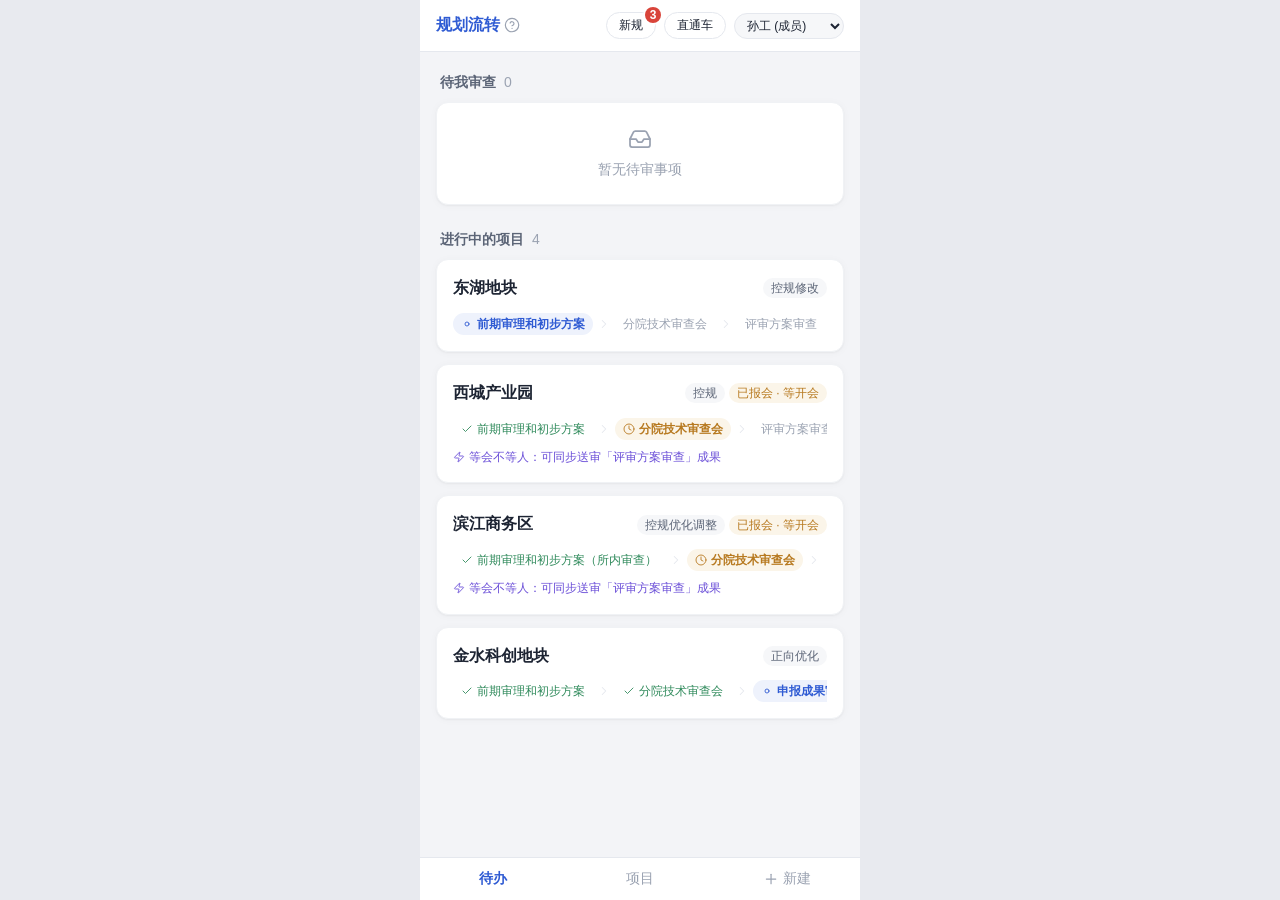
==== commit 8d9b6848: "feat(demo): 隐藏的录制/回放模式（?record 录制、?replay= 回放，供 Sli.dev 联动演示）" ====
--- a/index.html
+++ b/index.html
@@ -37,5 +37,6 @@
 <script src="app.js"></script>
 <script src="modals.js"></script>
 <script src="views.js"></script>
+<script src="recorder.js"></script>
 </body>
 </html>
--- a/style.css
+++ b/style.css
@@ -579,3 +579,31 @@
 .filter-bar .chip .faint { color: inherit; opacity: 0.6; }
 
 .page-head { display: flex; justify-content: space-between; align-items: center; gap: var(--sp-2); margin-bottom: var(--sp-3); }
+
+/* ===== 演示录制 / 回放（仅 ?record / ?replay 模式出现）===== */
+#rec-panel {
+  position: fixed; right: var(--sp-4); bottom: var(--sp-4); z-index: 200;
+  display: flex; flex-direction: column; gap: var(--sp-2); padding: var(--sp-3);
+  background: var(--surface); border: 1px solid var(--line); border-radius: var(--r-lg); box-shadow: var(--shadow-2);
+  font-size: var(--fs-aux); min-width: 168px;
+}
+.rec-state { display: flex; align-items: center; gap: var(--sp-2); color: var(--ink-2); font-weight: 600; }
+.rec-dot { width: 8px; height: 8px; border-radius: 50%; background: var(--danger); animation: recBlink 1.2s infinite; }
+@keyframes recBlink { 50% { opacity: .25; } }
+.rec-btn {
+  display: inline-flex; align-items: center; justify-content: center; gap: var(--sp-1);
+  padding: var(--sp-2) var(--sp-3); border-radius: var(--r-sm); border: 1px solid var(--line);
+  background: var(--surface); color: var(--ink); font-size: var(--fs-aux); cursor: pointer;
+}
+.rec-btn.primary { background: var(--brand); border-color: var(--brand); color: var(--on-brand); }
+.rec-btn.text { border-color: transparent; color: var(--ink-3); }
+.rec-btn .i { width: 14px; height: 14px; }
+
+#demo-cursor {
+  position: fixed; left: 0; top: 0; z-index: 300; width: 22px; height: 22px; margin: -11px 0 0 -11px;
+  border-radius: 50%; background: var(--brand-soft); border: 2px solid var(--brand);
+  opacity: 0; pointer-events: none; transition: left .45s ease, top .45s ease, opacity .2s, transform .14s;
+}
+#demo-cursor.show { opacity: .9; }
+#demo-cursor.tap { transform: scale(.7); background: var(--brand-line); }
+.demo-replay #toasts { pointer-events: none; }
